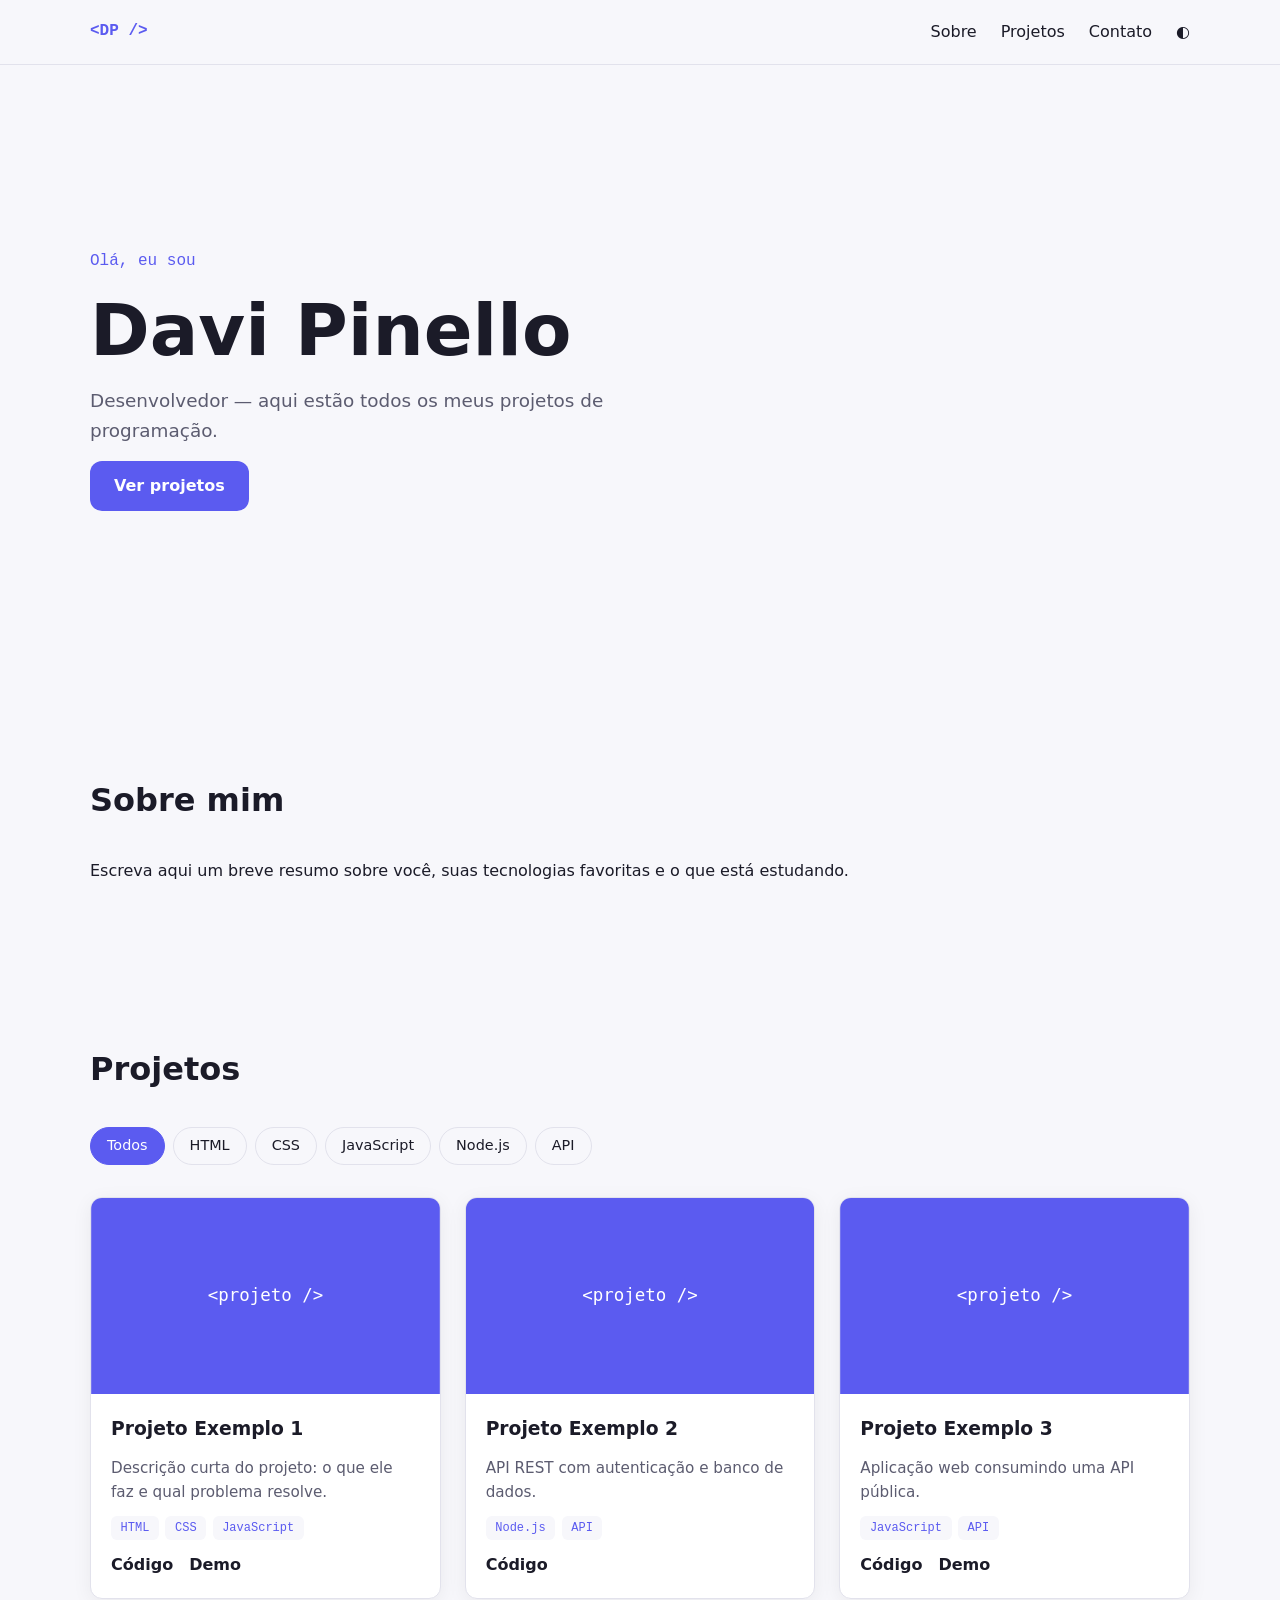
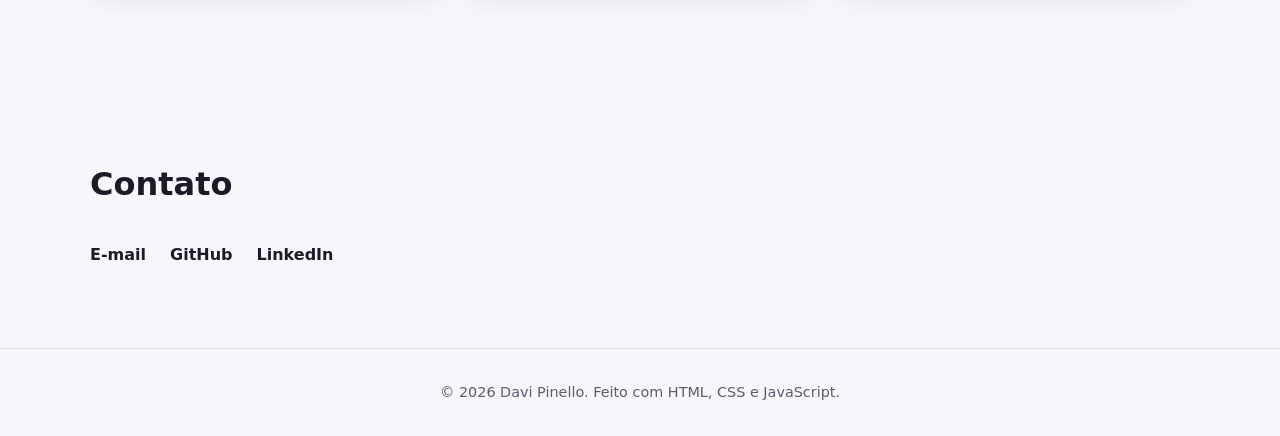
==== index.html @ b997ae11 "first commit" ====
<!DOCTYPE html>
<html lang="pt-BR">
<head>
  <meta charset="UTF-8" />
  <meta name="viewport" content="width=device-width, initial-scale=1.0" />
  <title>Davi Pinello | Portfólio</title>
  <meta name="description" content="Portfólio com meus projetos de programação." />
  <link rel="icon" href="assets/img/favicon.svg" type="image/svg+xml" />
  <link rel="stylesheet" href="assets/css/reset.css" />
  <link rel="stylesheet" href="assets/css/variables.css" />
  <link rel="stylesheet" href="assets/css/style.css" />
  <script src="assets/js/main.js" defer></script>
  <script src="assets/js/projects.js" defer></script>
</head>
<body>
  <header class="header">
    <nav class="nav container">
      <a href="#" class="nav__logo">&lt;DP /&gt;</a>
      <button class="nav__toggle" aria-label="Abrir menu" aria-expanded="false">☰</button>
      <ul class="nav__links">
        <li><a href="#sobre">Sobre</a></li>
        <li><a href="#projetos">Projetos</a></li>
        <li><a href="#contato">Contato</a></li>
        <li><button class="theme-toggle" aria-label="Alternar tema">◐</button></li>
      </ul>
    </nav>
  </header>

  <main>
    <section class="hero container" id="inicio">
      <p class="hero__greeting">Olá, eu sou</p>
      <h1 class="hero__title">Davi Pinello</h1>
      <p class="hero__subtitle">Desenvolvedor — aqui estão todos os meus projetos de programação.</p>
      <a href="#projetos" class="btn">Ver projetos</a>
    </section>

    <section class="section container" id="sobre">
      <h2 class="section__title">Sobre mim</h2>
      <p>Escreva aqui um breve resumo sobre você, suas tecnologias favoritas e o que está estudando.</p>
    </section>

    <section class="section container" id="projetos">
      <h2 class="section__title">Projetos</h2>
      <div class="filters" role="group" aria-label="Filtrar projetos"></div>
      <div class="projects-grid" aria-live="polite">
        <p class="projects-grid__status">Carregando projetos...</p>
      </div>
    </section>

    <section class="section container" id="contato">
      <h2 class="section__title">Contato</h2>
      <ul class="contact">
        <li><a href="mailto:davispinellomoreno@gmail.com">E-mail</a></li>
        <li><a href="https://github.com/SEU-USUARIO" target="_blank" rel="noopener">GitHub</a></li>
        <li><a href="https://linkedin.com/in/SEU-USUARIO" target="_blank" rel="noopener">LinkedIn</a></li>
      </ul>
    </section>
  </main>

  <footer class="footer">
    <p>© <span id="year"></span> Davi Pinello. Feito com HTML, CSS e JavaScript.</p>
  </footer>
</body>
</html>
---- assets/css/variables.css ----
:root {
  --color-bg: #f7f7fb;
  --color-surface: #ffffff;
  --color-text: #1b1b28;
  --color-muted: #5c5c70;
  --color-primary: #5b5bf0;
  --color-border: #e2e2ec;

  --font-base: system-ui, -apple-system, "Segoe UI", Roboto, sans-serif;
  --font-mono: "Fira Code", Consolas, monospace;

  --radius: 12px;
  --shadow: 0 4px 20px rgb(0 0 0 / 0.06);
  --container: 1100px;
  --transition: 0.25s ease;
}

:root[data-theme="dark"] {
  --color-bg: #0f0f17;
  --color-surface: #1a1a26;
  --color-text: #ececf4;
  --color-muted: #a0a0b8;
  --color-primary: #8b8bff;
  --color-border: #2a2a3a;
  --shadow: 0 4px 20px rgb(0 0 0 / 0.4);
}
---- assets/css/style.css ----
body {
  font-family: var(--font-base);
  background: var(--color-bg);
  color: var(--color-text);
  line-height: 1.6;
  transition: background var(--transition), color var(--transition);
}

.container {
  width: min(100% - 2rem, var(--container));
  margin-inline: auto;
}

/* ---------- Header / Nav ---------- */
.header {
  position: sticky;
  top: 0;
  z-index: 10;
  background: var(--color-bg);
  border-bottom: 1px solid var(--color-border);
}

.nav {
  display: flex;
  align-items: center;
  justify-content: space-between;
  height: 64px;
}

.nav__logo {
  font-family: var(--font-mono);
  font-weight: 700;
  color: var(--color-primary);
}

.nav__links {
  display: flex;
  align-items: center;
  gap: 1.5rem;
}

.nav__links a:hover {
  color: var(--color-primary);
}

.nav__toggle {
  display: none;
  font-size: 1.5rem;
}

/* ---------- Hero ---------- */
.hero {
  min-height: 70vh;
  display: flex;
  flex-direction: column;
  justify-content: center;
  gap: 1rem;
}

.hero__greeting {
  font-family: var(--font-mono);
  color: var(--color-primary);
}

.hero__title {
  font-size: clamp(2.5rem, 7vw, 4.5rem);
  line-height: 1.1;
}

.hero__subtitle {
  font-size: 1.15rem;
  color: var(--color-muted);
  max-width: 50ch;
}

.btn {
  align-self: flex-start;
  padding: 0.75rem 1.5rem;
  border-radius: var(--radius);
  background: var(--color-primary);
  color: #fff;
  font-weight: 600;
  transition: transform var(--transition);
}

.btn:hover {
  transform: translateY(-2px);
}

/* ---------- Seções ---------- */
.section {
  padding-block: 5rem;
}

.section__title {
  font-size: 2rem;
  margin-bottom: 2rem;
}

/* ---------- Filtros ---------- */
.filters {
  display: flex;
  flex-wrap: wrap;
  gap: 0.5rem;
  margin-bottom: 2rem;
}

.filter-btn {
  padding: 0.4rem 1rem;
  border: 1px solid var(--color-border);
  border-radius: 999px;
  font-size: 0.9rem;
  transition: all var(--transition);
}

.filter-btn:hover,
.filter-btn.is-active {
  background: var(--color-primary);
  border-color: var(--color-primary);
  color: #fff;
}

/* ---------- Projetos ---------- */
.projects-grid {
  display: grid;
  grid-template-columns: repeat(auto-fill, minmax(min(300px, 100%), 1fr));
  gap: 1.5rem;
}

.projects-grid__status {
  color: var(--color-muted);
}

.project-card {
  display: flex;
  flex-direction: column;
  background: var(--color-surface);
  border: 1px solid var(--color-border);
  border-radius: var(--radius);
  box-shadow: var(--shadow);
  overflow: hidden;
  transition: transform var(--transition);
}

.project-card:hover {
  transform: translateY(-4px);
}

.project-card__image {
  aspect-ratio: 16 / 9;
  object-fit: cover;
  width: 100%;
  background: var(--color-border);
}

.project-card__body {
  display: flex;
  flex-direction: column;
  gap: 0.75rem;
  padding: 1.25rem;
  flex: 1;
}

.project-card__description {
  color: var(--color-muted);
  font-size: 0.95rem;
  flex: 1;
}

.project-card__tags {
  display: flex;
  flex-wrap: wrap;
  gap: 0.4rem;
}

.tag {
  font-family: var(--font-mono);
  font-size: 0.75rem;
  padding: 0.15rem 0.6rem;
  border-radius: 6px;
  background: var(--color-bg);
  color: var(--color-primary);
}

.project-card__links {
  display: flex;
  gap: 1rem;
  font-weight: 600;
}

.project-card__links a:hover {
  color: var(--color-primary);
}

/* ---------- Contato / Rodapé ---------- */
.contact {
  display: flex;
  flex-wrap: wrap;
  gap: 1.5rem;
  font-weight: 600;
}

.contact a:hover {
  color: var(--color-primary);
}

.footer {
  padding-block: 2rem;
  text-align: center;
  color: var(--color-muted);
  border-top: 1px solid var(--color-border);
  font-size: 0.9rem;
}

/* ---------- Responsivo ---------- */
@media (max-width: 720px) {
  .nav__toggle {
    display: block;
  }

  .nav__links {
    display: none;
    position: absolute;
    top: 64px;
    left: 0;
    right: 0;
    flex-direction: column;
    padding: 1.5rem;
    background: var(--color-bg);
    border-bottom: 1px solid var(--color-border);
  }

  .nav__links.is-open {
    display: flex;
  }
}
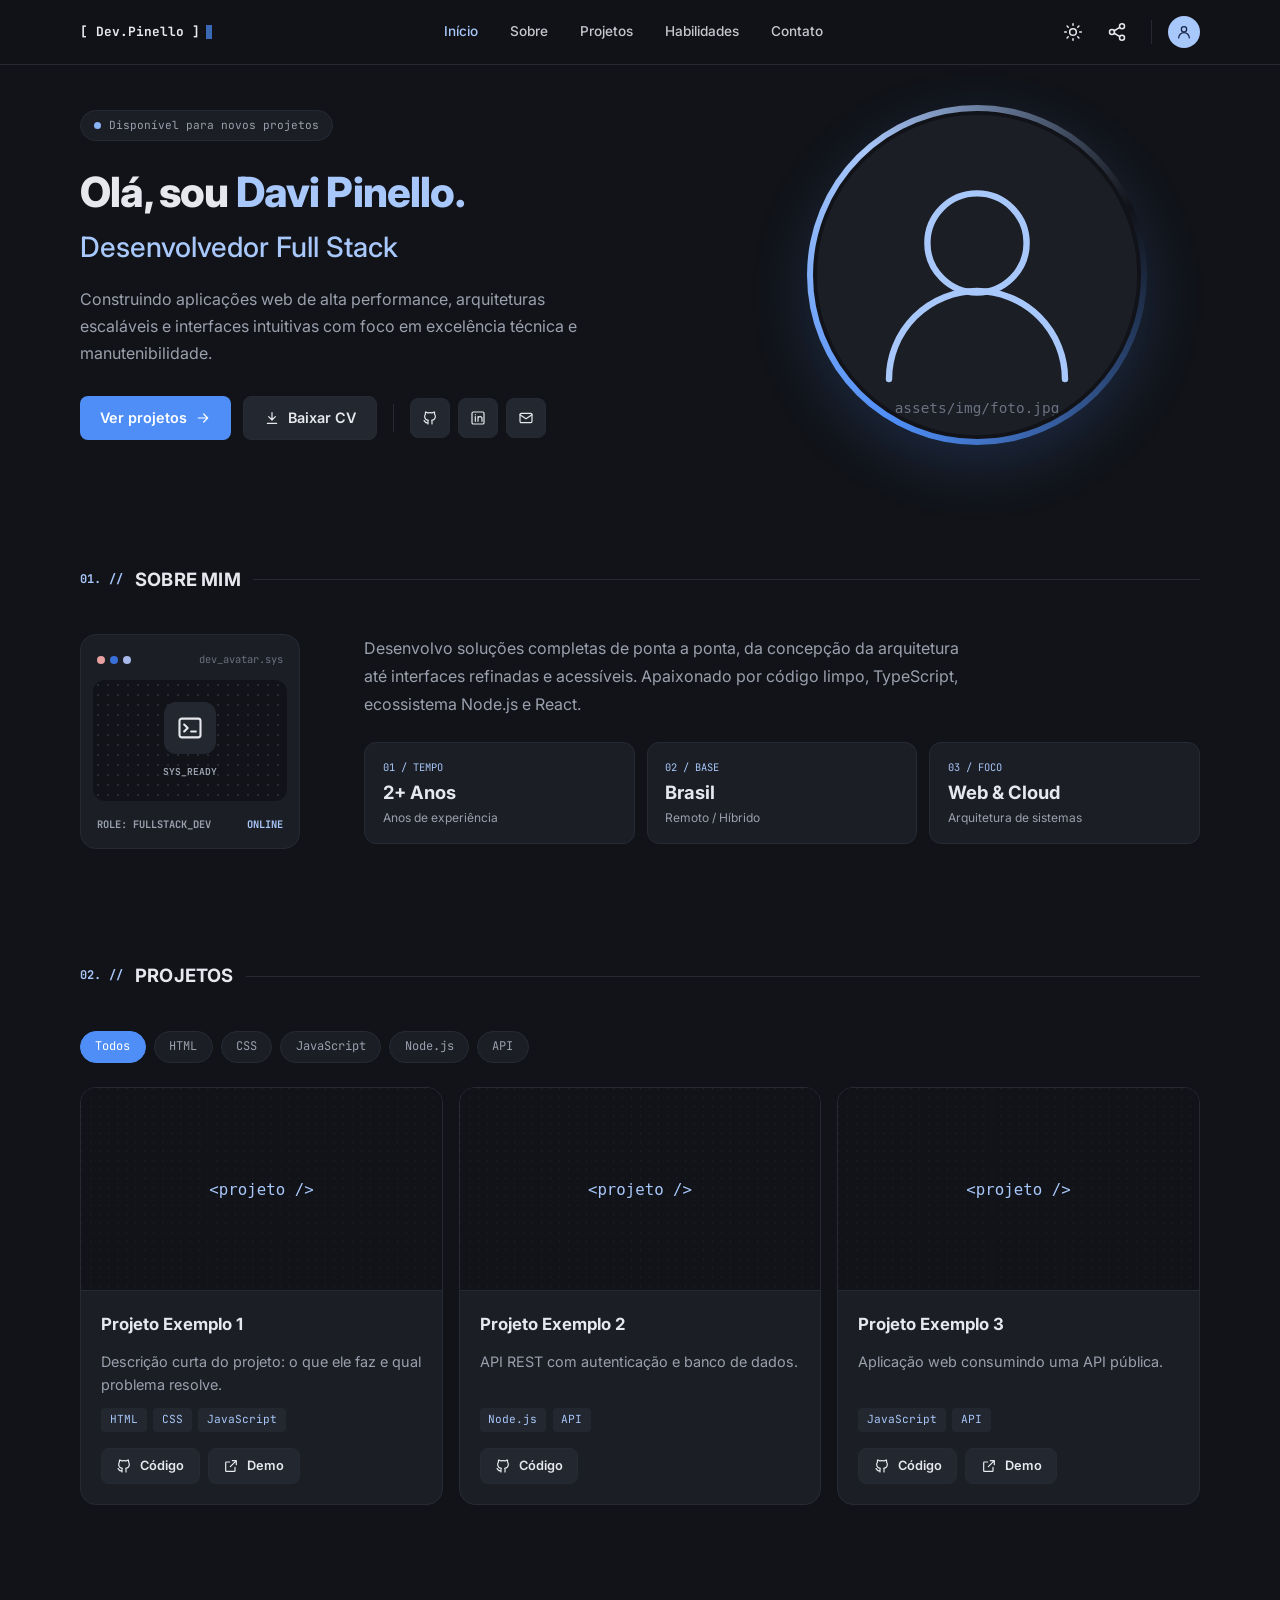
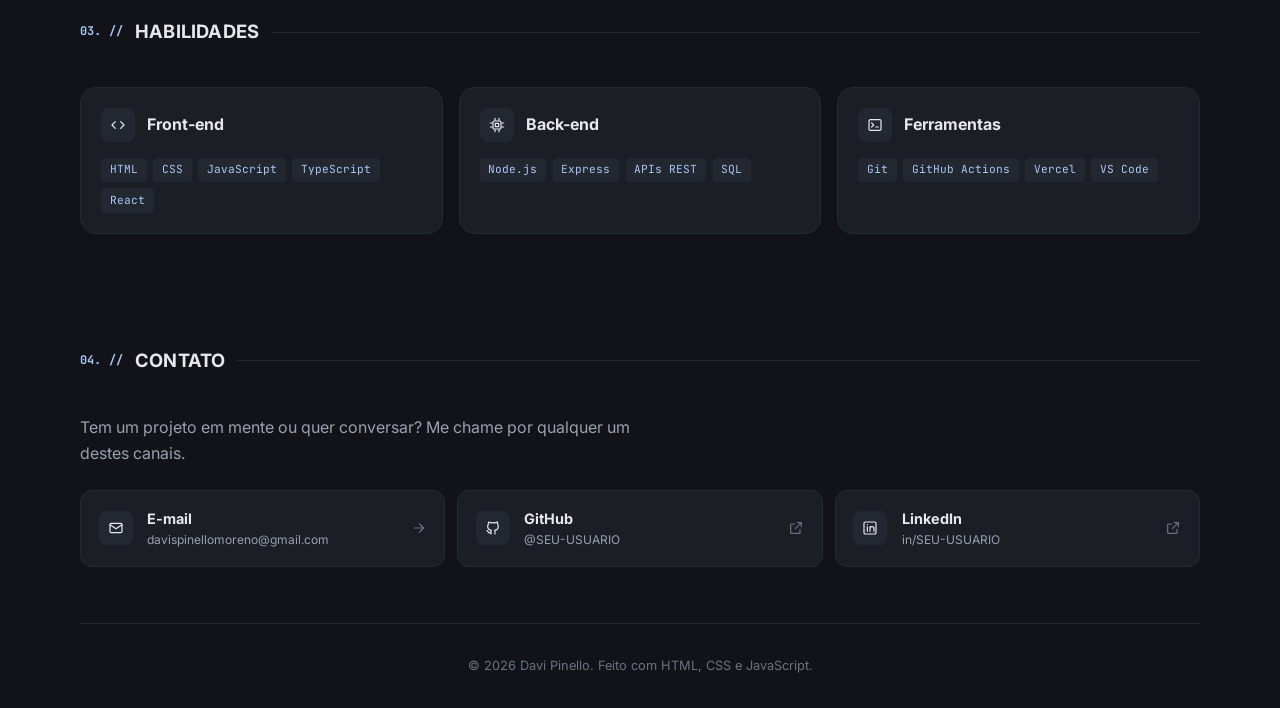
==== commit e923d870: "Atualizações do projeto do protfolio" ====
--- a/index.html
+++ b/index.html
@@ -1,11 +1,14 @@
 <!DOCTYPE html>
-<html lang="pt-BR">
+<html lang="pt-BR" data-theme="dark">
 <head>
   <meta charset="UTF-8" />
   <meta name="viewport" content="width=device-width, initial-scale=1.0" />
   <title>Davi Pinello | Portfólio</title>
-  <meta name="description" content="Portfólio com meus projetos de programação." />
+  <meta name="description" content="Portfólio de Davi Pinello — desenvolvedor Full Stack." />
   <link rel="icon" href="assets/img/favicon.svg" type="image/svg+xml" />
+  <link rel="preconnect" href="https://fonts.googleapis.com" />
+  <link rel="preconnect" href="https://fonts.gstatic.com" crossorigin />
+  <link rel="stylesheet" href="https://fonts.googleapis.com/css2?family=Inter:wght@400;500;600;700;800&family=JetBrains+Mono:wght@400;500;700&display=swap" />
   <link rel="stylesheet" href="assets/css/reset.css" />
   <link rel="stylesheet" href="assets/css/variables.css" />
   <link rel="stylesheet" href="assets/css/style.css" />
@@ -13,52 +16,292 @@
   <script src="assets/js/projects.js" defer></script>
 </head>
 <body>
+  <!-- Ícones (sprite SVG reutilizável) -->
+  <svg width="0" height="0" style="position:absolute" aria-hidden="true">
+    <defs>
+      <symbol id="i-terminal" viewBox="0 0 24 24"><rect x="3" y="4" width="18" height="16" rx="2"/><path d="m7 9 3 3-3 3M13 15h4"/></symbol>
+      <symbol id="i-share" viewBox="0 0 24 24"><circle cx="18" cy="5" r="3"/><circle cx="6" cy="12" r="3"/><circle cx="18" cy="19" r="3"/><path d="m8.6 13.5 6.8 4M15.4 6.5l-6.8 4"/></symbol>
+      <symbol id="i-user" viewBox="0 0 24 24"><circle cx="12" cy="8" r="4"/><path d="M4 21a8 8 0 0 1 16 0"/></symbol>
+      <symbol id="i-user-circle" viewBox="0 0 24 24"><circle cx="12" cy="12" r="10"/><circle cx="12" cy="10" r="3"/><path d="M6.2 18.7a7 7 0 0 1 11.6 0"/></symbol>
+      <symbol id="i-code" viewBox="0 0 24 24"><path d="m8 7-5 5 5 5M16 7l5 5-5 5"/></symbol>
+      <symbol id="i-arrow-right" viewBox="0 0 24 24"><path d="M5 12h14M13 6l6 6-6 6"/></symbol>
+      <symbol id="i-arrow-down" viewBox="0 0 24 24"><path d="M12 5v14M6 13l6 6 6-6"/></symbol>
+      <symbol id="i-download" viewBox="0 0 24 24"><path d="M12 4v11M7 10l5 5 5-5M5 20h14"/></symbol>
+      <symbol id="i-file" viewBox="0 0 24 24"><path d="M14 3H7a2 2 0 0 0-2 2v14a2 2 0 0 0 2 2h10a2 2 0 0 0 2-2V8z"/><path d="M14 3v5h5M9 13h6M9 17h6"/></symbol>
+      <symbol id="i-menu" viewBox="0 0 24 24"><path d="M4 6h16M4 12h16M4 18h16"/></symbol>
+      <symbol id="i-close" viewBox="0 0 24 24"><path d="M6 6l12 12M18 6 6 18"/></symbol>
+      <symbol id="i-home" viewBox="0 0 24 24"><path d="M3 10.5 12 3l9 7.5V20a1 1 0 0 1-1 1h-5v-6H9v6H4a1 1 0 0 1-1-1z"/></symbol>
+      <symbol id="i-box" viewBox="0 0 24 24"><path d="M21 8 12 3 3 8v8l9 5 9-5z"/><path d="m3 8 9 5 9-5M12 13v8"/></symbol>
+      <symbol id="i-cpu" viewBox="0 0 24 24"><rect x="6" y="6" width="12" height="12" rx="2"/><rect x="9.5" y="9.5" width="5" height="5"/><path d="M9 2v3M15 2v3M9 19v3M15 19v3M2 9h3M2 15h3M19 9h3M19 15h3"/></symbol>
+      <symbol id="i-mail" viewBox="0 0 24 24"><rect x="3" y="5" width="18" height="14" rx="2"/><path d="m3 7 9 6 9-6"/></symbol>
+      <symbol id="i-clock" viewBox="0 0 24 24"><circle cx="12" cy="12" r="9"/><path d="M12 7v5l3 2"/></symbol>
+      <symbol id="i-pin" viewBox="0 0 24 24"><path d="M12 21s-7-6.2-7-11a7 7 0 0 1 14 0c0 4.8-7 11-7 11z"/><circle cx="12" cy="10" r="2.5"/></symbol>
+      <symbol id="i-cloud" viewBox="0 0 24 24"><path d="M7 18a4.5 4.5 0 0 1-.6-9A6 6 0 0 1 18 9.5a4 4 0 0 1-.5 8.5z"/></symbol>
+      <symbol id="i-sun" viewBox="0 0 24 24"><circle cx="12" cy="12" r="4"/><path d="M12 2v2M12 20v2M4.9 4.9l1.4 1.4M17.7 17.7l1.4 1.4M2 12h2M20 12h2M4.9 19.1l1.4-1.4M17.7 6.3l1.4-1.4"/></symbol>
+      <symbol id="i-github" viewBox="0 0 24 24"><path d="M9 19c-4.3 1.4-4.3-2.5-6-3m12 5v-3.5c0-1 .1-1.4-.5-2 2.8-.3 5.5-1.4 5.5-6a4.6 4.6 0 0 0-1.3-3.2 4.2 4.2 0 0 0-.1-3.2s-1.1-.3-3.5 1.3a12 12 0 0 0-6.2 0C6.5 2.8 5.4 3.1 5.4 3.1a4.2 4.2 0 0 0-.1 3.2A4.6 4.6 0 0 0 4 9.5c0 4.6 2.7 5.7 5.5 6-.6.6-.6 1.2-.5 2V21"/></symbol>
+      <symbol id="i-linkedin" viewBox="0 0 24 24"><rect x="3" y="3" width="18" height="18" rx="2"/><path d="M8 10v7M8 7v.01M12 17v-7M12 13a3 3 0 0 1 6 0v4"/></symbol>
+      <symbol id="i-external" viewBox="0 0 24 24"><path d="M14 4h6v6M20 4l-9 9M18 14v5a1 1 0 0 1-1 1H5a1 1 0 0 1-1-1V7a1 1 0 0 1 1-1h5"/></symbol>
+    </defs>
+  </svg>
+
+  <!-- ================= HEADER ================= -->
   <header class="header">
-    <nav class="nav container">
-      <a href="#" class="nav__logo">&lt;DP /&gt;</a>
-      <button class="nav__toggle" aria-label="Abrir menu" aria-expanded="false">☰</button>
+    <nav class="nav container" aria-label="Principal">
+      <button class="icon-btn nav__toggle" aria-label="Abrir menu" aria-expanded="false" aria-controls="mobile-menu">
+        <svg class="icon"><use href="#i-menu"/></svg>
+      </button>
+
+      <a href="#inicio" class="nav__logo">[ Dev.Pinello ]<span class="nav__cursor" aria-hidden="true"></span></a>
+
       <ul class="nav__links">
+        <li><a href="#inicio" data-section="inicio">Início</a></li>
+        <li><a href="#sobre" data-section="sobre">Sobre</a></li>
+        <li><a href="#projetos" data-section="projetos">Projetos</a></li>
+        <li><a href="#habilidades" data-section="habilidades">Habilidades</a></li>
+        <li><a href="#contato" data-section="contato">Contato</a></li>
+      </ul>
+
+      <div class="nav__actions">
+        <button class="icon-btn icon-btn--ghost theme-toggle" aria-label="Alternar tema" title="Alternar tema">
+          <svg class="icon"><use href="#i-sun"/></svg>
+        </button>
+        <button class="icon-btn icon-btn--ghost share-btn" aria-label="Compartilhar" title="Compartilhar">
+          <svg class="icon"><use href="#i-share"/></svg>
+        </button>
+        <span class="nav__divider" aria-hidden="true"></span>
+        <span class="nav__version">Portfólio<strong>v1.0.0</strong></span>
+        <a href="#contato" class="avatar-btn" aria-label="Contato">
+          <svg class="icon"><use href="#i-user"/></svg>
+        </a>
+      </div>
+    </nav>
+
+    <!-- Menu lateral (mobile) -->
+    <div class="mobile-menu" id="mobile-menu" hidden>
+      <ul>
+        <li><a href="#inicio">Início</a></li>
         <li><a href="#sobre">Sobre</a></li>
         <li><a href="#projetos">Projetos</a></li>
+        <li><a href="#habilidades">Habilidades</a></li>
         <li><a href="#contato">Contato</a></li>
-        <li><button class="theme-toggle" aria-label="Alternar tema">◐</button></li>
       </ul>
-    </nav>
+      <div class="mobile-menu__actions">
+        <button class="btn btn--secondary theme-toggle">
+          <svg class="icon"><use href="#i-sun"/></svg> Alternar tema
+        </button>
+        <button class="btn btn--secondary share-btn">
+          <svg class="icon"><use href="#i-share"/></svg> Compartilhar
+        </button>
+      </div>
+    </div>
   </header>
 
   <main>
+    <!-- ================= HERO ================= -->
     <section class="hero container" id="inicio">
-      <p class="hero__greeting">Olá, eu sou</p>
-      <h1 class="hero__title">Davi Pinello</h1>
-      <p class="hero__subtitle">Desenvolvedor — aqui estão todos os meus projetos de programação.</p>
-      <a href="#projetos" class="btn">Ver projetos</a>
-    </section>
-
+      <div class="hero__content">
+        <span class="badge"><span class="badge__dot"></span>Disponível para novos projetos</span>
+
+        <h1 class="hero__title">Olá, sou <span class="text-accent">Davi Pinello.</span></h1>
+        <p class="hero__role">Desenvolvedor Full Stack</p>
+        <p class="hero__description">
+          Construindo aplicações web de alta performance, arquiteturas escaláveis e
+          interfaces intuitivas com foco em excelência técnica e manutenibilidade.
+        </p>
+
+        <div class="hero__actions">
+          <a href="#projetos" class="btn btn--primary">
+            Ver projetos
+            <svg class="icon icon--sm only-desktop"><use href="#i-arrow-right"/></svg>
+            <svg class="icon icon--sm only-mobile"><use href="#i-arrow-down"/></svg>
+          </a>
+          <a href="assets/cv.pdf" class="btn btn--secondary" download>
+            <svg class="icon icon--sm"><use href="#i-download"/></svg>
+            Baixar CV
+          </a>
+
+          <span class="hero__divider" aria-hidden="true"></span>
+
+          <div class="social">
+            <a href="https://github.com/SEU-USUARIO" class="icon-btn" target="_blank" rel="noopener" aria-label="GitHub">
+              <svg class="icon icon--sm"><use href="#i-github"/></svg>
+            </a>
+            <a href="https://linkedin.com/in/SEU-USUARIO" class="icon-btn" target="_blank" rel="noopener" aria-label="LinkedIn">
+              <svg class="icon icon--sm"><use href="#i-linkedin"/></svg>
+            </a>
+            <a href="mailto:davispinellomoreno@gmail.com" class="icon-btn" aria-label="E-mail">
+              <svg class="icon icon--sm"><use href="#i-mail"/></svg>
+            </a>
+          </div>
+        </div>
+      </div>
+
+      <!-- Sua foto: coloque o arquivo em assets/img/foto.jpg -->
+      <div class="hero__photo">
+        <div class="photo-frame">
+          <img src="assets/img/foto.jpg" alt="Foto de Davi Pinello" width="360" height="360"
+               onerror="this.onerror=null;this.src='assets/img/foto-placeholder.svg'" />
+        </div>
+      </div>
+    </section>
+
+    <!-- ================= SOBRE ================= -->
     <section class="section container" id="sobre">
-      <h2 class="section__title">Sobre mim</h2>
-      <p>Escreva aqui um breve resumo sobre você, suas tecnologias favoritas e o que está estudando.</p>
-    </section>
-
+      <h2 class="section__title"><span class="section__index">01. //</span> Sobre mim</h2>
+
+      <div class="about">
+        <!-- Card "terminal" (desktop) / avatar circular (mobile) -->
+        <div class="terminal-card">
+          <div class="terminal-card__bar">
+            <span class="dots"><i></i><i></i><i></i></span>
+            <span class="terminal-card__file">dev_avatar.sys</span>
+          </div>
+          <div class="terminal-card__screen">
+            <div class="terminal-card__icon">
+              <svg class="icon icon--lg"><use href="#i-terminal"/></svg>
+            </div>
+            <span class="terminal-card__status">SYS_READY</span>
+          </div>
+          <div class="terminal-card__footer">
+            <span>ROLE: FULLSTACK_DEV</span>
+            <span class="text-accent">ONLINE</span>
+          </div>
+        </div>
+
+        <div class="about-avatar" aria-hidden="true">
+          <svg class="icon icon--xl"><use href="#i-user-circle"/></svg>
+          <img src="assets/img/foto.jpg" alt="" onerror="this.remove()" />
+          <span class="about-avatar__badge"><svg class="icon icon--xs"><use href="#i-terminal"/></svg></span>
+        </div>
+
+        <div class="about__content">
+          <p class="about__text">
+            Desenvolvo soluções completas de ponta a ponta, da concepção da arquitetura
+            até interfaces refinadas e acessíveis. Apaixonado por código limpo,
+            TypeScript, ecossistema Node.js e React.
+          </p>
+
+          <ul class="stats">
+            <li class="stat">
+              <span class="stat__icon"><svg class="icon icon--sm"><use href="#i-clock"/></svg></span>
+              <div class="stat__body">
+                <span class="stat__label">01 / Tempo</span>
+                <strong class="stat__value">2+ Anos</strong>
+                <span class="stat__desc">Anos de experiência</span>
+              </div>
+              <span class="stat__tag">Dev</span>
+            </li>
+            <li class="stat">
+              <span class="stat__icon"><svg class="icon icon--sm"><use href="#i-pin"/></svg></span>
+              <div class="stat__body">
+                <span class="stat__label">02 / Base</span>
+                <strong class="stat__value">Brasil</strong>
+                <span class="stat__desc">Remoto / Híbrido</span>
+              </div>
+              <span class="stat__tag">GMT-3</span>
+            </li>
+            <li class="stat">
+              <span class="stat__icon"><svg class="icon icon--sm"><use href="#i-cloud"/></svg></span>
+              <div class="stat__body">
+                <span class="stat__label">03 / Foco</span>
+                <strong class="stat__value">Web &amp; Cloud</strong>
+                <span class="stat__desc">Arquitetura de sistemas</span>
+              </div>
+              <span class="stat__tag">Full Stack</span>
+            </li>
+          </ul>
+        </div>
+      </div>
+    </section>
+
+    <!-- ================= PROJETOS ================= -->
     <section class="section container" id="projetos">
-      <h2 class="section__title">Projetos</h2>
+      <h2 class="section__title"><span class="section__index">02. //</span> Projetos</h2>
       <div class="filters" role="group" aria-label="Filtrar projetos"></div>
       <div class="projects-grid" aria-live="polite">
         <p class="projects-grid__status">Carregando projetos...</p>
       </div>
     </section>
 
+    <!-- ================= HABILIDADES ================= -->
+    <section class="section container" id="habilidades">
+      <h2 class="section__title"><span class="section__index">03. //</span> Habilidades</h2>
+
+      <div class="skills">
+        <article class="skill-card">
+          <header class="skill-card__header">
+            <span class="stat__icon"><svg class="icon icon--sm"><use href="#i-code"/></svg></span>
+            <h3>Front-end</h3>
+          </header>
+          <ul class="chips">
+            <li>HTML</li><li>CSS</li><li>JavaScript</li><li>TypeScript</li><li>React</li>
+          </ul>
+        </article>
+        <article class="skill-card">
+          <header class="skill-card__header">
+            <span class="stat__icon"><svg class="icon icon--sm"><use href="#i-cpu"/></svg></span>
+            <h3>Back-end</h3>
+          </header>
+          <ul class="chips">
+            <li>Node.js</li><li>Express</li><li>APIs REST</li><li>SQL</li>
+          </ul>
+        </article>
+        <article class="skill-card">
+          <header class="skill-card__header">
+            <span class="stat__icon"><svg class="icon icon--sm"><use href="#i-terminal"/></svg></span>
+            <h3>Ferramentas</h3>
+          </header>
+          <ul class="chips">
+            <li>Git</li><li>GitHub Actions</li><li>Vercel</li><li>VS Code</li>
+          </ul>
+        </article>
+      </div>
+    </section>
+
+    <!-- ================= CONTATO ================= -->
     <section class="section container" id="contato">
-      <h2 class="section__title">Contato</h2>
+      <h2 class="section__title"><span class="section__index">04. //</span> Contato</h2>
+      <p class="contact__intro">Tem um projeto em mente ou quer conversar? Me chame por qualquer um destes canais.</p>
+
       <ul class="contact">
-        <li><a href="mailto:davispinellomoreno@gmail.com">E-mail</a></li>
-        <li><a href="https://github.com/SEU-USUARIO" target="_blank" rel="noopener">GitHub</a></li>
-        <li><a href="https://linkedin.com/in/SEU-USUARIO" target="_blank" rel="noopener">LinkedIn</a></li>
+        <li>
+          <a class="contact-card" href="mailto:davispinellomoreno@gmail.com">
+            <span class="stat__icon"><svg class="icon icon--sm"><use href="#i-mail"/></svg></span>
+            <span class="contact-card__body"><strong>E-mail</strong><span>davispinellomoreno@gmail.com</span></span>
+            <svg class="icon icon--sm contact-card__arrow"><use href="#i-arrow-right"/></svg>
+          </a>
+        </li>
+        <li>
+          <a class="contact-card" href="https://github.com/SEU-USUARIO" target="_blank" rel="noopener">
+            <span class="stat__icon"><svg class="icon icon--sm"><use href="#i-github"/></svg></span>
+            <span class="contact-card__body"><strong>GitHub</strong><span>@SEU-USUARIO</span></span>
+            <svg class="icon icon--sm contact-card__arrow"><use href="#i-external"/></svg>
+          </a>
+        </li>
+        <li>
+          <a class="contact-card" href="https://linkedin.com/in/SEU-USUARIO" target="_blank" rel="noopener">
+            <span class="stat__icon"><svg class="icon icon--sm"><use href="#i-linkedin"/></svg></span>
+            <span class="contact-card__body"><strong>LinkedIn</strong><span>in/SEU-USUARIO</span></span>
+            <svg class="icon icon--sm contact-card__arrow"><use href="#i-external"/></svg>
+          </a>
+        </li>
       </ul>
     </section>
   </main>
 
-  <footer class="footer">
+  <footer class="footer container">
     <p>© <span id="year"></span> Davi Pinello. Feito com HTML, CSS e JavaScript.</p>
   </footer>
+
+  <!-- ================= TAB BAR (mobile) ================= -->
+  <nav class="tabbar" aria-label="Navegação rápida">
+    <a href="#inicio" data-section="inicio"><svg class="icon"><use href="#i-home"/></svg>Início</a>
+    <a href="#sobre" data-section="sobre"><svg class="icon"><use href="#i-terminal"/></svg>Sobre</a>
+    <a href="#projetos" data-section="projetos"><svg class="icon"><use href="#i-box"/></svg>Projetos</a>
+    <a href="#habilidades" data-section="habilidades"><svg class="icon"><use href="#i-cpu"/></svg>Habilidades</a>
+    <a href="#contato" data-section="contato"><svg class="icon"><use href="#i-mail"/></svg>Contato</a>
+  </nav>
+
+  <div class="toast" role="status" aria-live="polite"></div>
 </body>
 </html>
--- a/assets/css/variables.css
+++ b/assets/css/variables.css
@@ -1,26 +1,43 @@
 :root {
-  --color-bg: #f7f7fb;
-  --color-surface: #ffffff;
-  --color-text: #1b1b28;
-  --color-muted: #5c5c70;
-  --color-primary: #5b5bf0;
-  --color-border: #e2e2ec;
+  --color-bg: #111318;
+  --color-bg-elevated: #15181e;
+  --color-surface: #1b1e25;
+  --color-surface-2: #23272f;
+  --color-text: #e6e8ee;
+  --color-muted: #9aa0ad;
+  --color-subtle: #6b7180;
+  --color-primary: #4f8ef7;
+  --color-primary-hover: #6aa0f9;
+  --color-accent: #a8c7fa;
+  --color-on-primary: #ffffff;
+  --color-border: #262a33;
+  --color-success: #8ab4f8;
 
-  --font-base: system-ui, -apple-system, "Segoe UI", Roboto, sans-serif;
-  --font-mono: "Fira Code", Consolas, monospace;
+  --font-base: "Inter", system-ui, -apple-system, "Segoe UI", Roboto, sans-serif;
+  --font-mono: "JetBrains Mono", "Fira Code", Consolas, monospace;
 
+  --radius-sm: 8px;
   --radius: 12px;
-  --shadow: 0 4px 20px rgb(0 0 0 / 0.06);
-  --container: 1100px;
-  --transition: 0.25s ease;
+  --radius-lg: 16px;
+  --shadow: 0 8px 30px rgb(0 0 0 / 0.35);
+  --container: 1120px;
+  --header-h: 64px;
+  --tabbar-h: 64px;
+  --transition: 0.2s ease;
 }
 
-:root[data-theme="dark"] {
-  --color-bg: #0f0f17;
-  --color-surface: #1a1a26;
-  --color-text: #ececf4;
-  --color-muted: #a0a0b8;
-  --color-primary: #8b8bff;
-  --color-border: #2a2a3a;
-  --shadow: 0 4px 20px rgb(0 0 0 / 0.4);
+:root[data-theme="light"] {
+  --color-bg: #f6f7fb;
+  --color-bg-elevated: #ffffff;
+  --color-surface: #ffffff;
+  --color-surface-2: #eef0f5;
+  --color-text: #161922;
+  --color-muted: #5a6070;
+  --color-subtle: #868c99;
+  --color-primary: #2f6fe4;
+  --color-primary-hover: #245ccc;
+  --color-accent: #2f6fe4;
+  --color-border: #e1e4ec;
+  --color-success: #2f6fe4;
+  --shadow: 0 8px 30px rgb(0 0 0 / 0.08);
 }
--- a/assets/css/style.css
+++ b/assets/css/style.css
@@ -3,98 +3,498 @@
   background: var(--color-bg);
   color: var(--color-text);
   line-height: 1.6;
+  -webkit-font-smoothing: antialiased;
   transition: background var(--transition), color var(--transition);
+}
+
+html {
+  scroll-padding-top: calc(var(--header-h) + 16px);
 }
 
 .container {
   width: min(100% - 2rem, var(--container));
   margin-inline: auto;
 }
+
+.text-accent {
+  color: var(--color-accent);
+}
+
+:focus-visible {
+  outline: 2px solid var(--color-primary);
+  outline-offset: 2px;
+}
+
+/* ---------- Ícones ---------- */
+.icon {
+  width: 20px;
+  height: 20px;
+  fill: none;
+  stroke: currentColor;
+  stroke-width: 1.8;
+  stroke-linecap: round;
+  stroke-linejoin: round;
+  flex-shrink: 0;
+}
+
+.icon--xs { width: 12px; height: 12px; }
+.icon--sm { width: 16px; height: 16px; }
+.icon--lg { width: 28px; height: 28px; }
+.icon--xl { width: 40px; height: 40px; stroke-width: 1.4; }
+
+.only-mobile { display: none; }
+
+/* ---------- Botões ---------- */
+.btn {
+  display: inline-flex;
+  align-items: center;
+  justify-content: center;
+  gap: 0.5rem;
+  height: 44px;
+  padding: 0 1.25rem;
+  border-radius: var(--radius-sm);
+  font-size: 0.9rem;
+  font-weight: 600;
+  transition: background var(--transition), transform var(--transition), border-color var(--transition);
+}
+
+.btn:hover { transform: translateY(-1px); }
+
+.btn--primary {
+  background: var(--color-primary);
+  color: var(--color-on-primary);
+}
+
+.btn--primary:hover { background: var(--color-primary-hover); }
+
+.btn--secondary {
+  background: var(--color-surface-2);
+  border: 1px solid var(--color-border);
+  color: var(--color-text);
+}
+
+.btn--secondary:hover { border-color: var(--color-subtle); }
+
+.icon-btn {
+  display: inline-grid;
+  place-items: center;
+  width: 36px;
+  height: 36px;
+  border-radius: var(--radius-sm);
+  background: var(--color-surface-2);
+  border: 1px solid var(--color-border);
+  color: var(--color-text);
+  transition: border-color var(--transition), color var(--transition), background var(--transition);
+}
+
+.icon-btn:hover {
+  border-color: var(--color-subtle);
+  color: var(--color-accent);
+}
+
+.icon-btn--ghost {
+  background: none;
+  border-color: transparent;
+}
+
+.avatar-btn {
+  display: grid;
+  place-items: center;
+  width: 32px;
+  height: 32px;
+  border-radius: 50%;
+  background: var(--color-accent);
+  color: #10213f;
+}
+
+.avatar-btn .icon { width: 16px; height: 16px; }
 
 /* ---------- Header / Nav ---------- */
 .header {
   position: sticky;
   top: 0;
-  z-index: 10;
-  background: var(--color-bg);
+  z-index: 20;
+  background: color-mix(in srgb, var(--color-bg) 85%, transparent);
+  backdrop-filter: blur(10px);
   border-bottom: 1px solid var(--color-border);
 }
 
 .nav {
   display: flex;
   align-items: center;
-  justify-content: space-between;
-  height: 64px;
-}
+  gap: 1rem;
+  height: var(--header-h);
+}
+
+.nav__toggle { display: none; }
 
 .nav__logo {
+  display: inline-flex;
+  align-items: center;
+  gap: 6px;
   font-family: var(--font-mono);
+  font-size: 0.8rem;
   font-weight: 700;
-  color: var(--color-primary);
-}
+  white-space: nowrap;
+}
+
+.nav__cursor {
+  width: 6px;
+  height: 14px;
+  background: var(--color-primary);
+  opacity: 0.7;
+  animation: blink 1.1s steps(1) infinite;
+}
+
+@keyframes blink { 50% { opacity: 0; } }
 
 .nav__links {
   display: flex;
   align-items: center;
-  gap: 1.5rem;
-}
-
-.nav__links a:hover {
-  color: var(--color-primary);
-}
-
-.nav__toggle {
-  display: none;
-  font-size: 1.5rem;
+  gap: 2rem;
+  margin-inline: auto;
+  font-size: 0.85rem;
+  font-weight: 500;
+}
+
+.nav__links a {
+  color: var(--color-text);
+  opacity: 0.85;
+  transition: color var(--transition), opacity var(--transition);
+}
+
+.nav__links a:hover,
+.nav__links a.is-active {
+  color: var(--color-accent);
+  opacity: 1;
+}
+
+.nav__actions {
+  display: flex;
+  align-items: center;
+  gap: 0.5rem;
+}
+
+.nav__divider {
+  width: 1px;
+  height: 24px;
+  margin-inline: 0.5rem;
+  background: var(--color-border);
+}
+
+.nav__version { display: none; }
+
+.mobile-menu {
+  border-top: 1px solid var(--color-border);
+  background: var(--color-bg-elevated);
+  padding: 1rem;
+}
+
+.mobile-menu ul {
+  display: flex;
+  flex-direction: column;
+}
+
+.mobile-menu ul a {
+  display: block;
+  padding: 0.75rem 0.25rem;
+  font-weight: 500;
+  border-bottom: 1px solid var(--color-border);
+}
+
+.mobile-menu__actions {
+  display: grid;
+  grid-template-columns: 1fr 1fr;
+  gap: 0.5rem;
+  margin-top: 1rem;
 }
 
 /* ---------- Hero ---------- */
 .hero {
-  min-height: 70vh;
+  display: grid;
+  grid-template-columns: 1.4fr 1fr;
+  align-items: center;
+  gap: 3rem;
+  padding-block: 2.5rem 4rem;
+}
+
+.hero__content {
   display: flex;
   flex-direction: column;
+  align-items: flex-start;
+}
+
+.badge {
+  display: inline-flex;
+  align-items: center;
+  gap: 0.5rem;
+  padding: 0.35rem 0.8rem;
+  border-radius: 999px;
+  background: var(--color-surface);
+  border: 1px solid var(--color-border);
+  font-family: var(--font-mono);
+  font-size: 0.7rem;
+  color: var(--color-muted);
+  margin-bottom: 1.75rem;
+}
+
+.badge__dot {
+  width: 7px;
+  height: 7px;
+  border-radius: 50%;
+  background: var(--color-success);
+  box-shadow: 0 0 0 0 var(--color-success);
+  animation: pulse 2s infinite;
+}
+
+@keyframes pulse {
+  0% { box-shadow: 0 0 0 0 color-mix(in srgb, var(--color-success) 60%, transparent); }
+  70% { box-shadow: 0 0 0 6px transparent; }
+  100% { box-shadow: 0 0 0 0 transparent; }
+}
+
+.hero__title {
+  font-size: clamp(2rem, 4.5vw, 2.6rem);
+  font-weight: 800;
+  line-height: 1.15;
+  letter-spacing: -0.02em;
+}
+
+.hero__role {
+  margin-top: 0.5rem;
+  font-size: clamp(1.15rem, 2.8vw, 1.75rem);
+  font-weight: 500;
+  color: var(--color-accent);
+}
+
+.hero__description {
+  margin-top: 1rem;
+  max-width: 54ch;
+  color: var(--color-muted);
+  font-size: 1rem;
+  line-height: 1.7;
+}
+
+.hero__actions {
+  display: flex;
+  flex-wrap: wrap;
+  align-items: center;
+  gap: 0.75rem;
+  margin-top: 1.75rem;
+}
+
+.hero__divider {
+  width: 1px;
+  height: 28px;
+  margin-inline: 0.25rem;
+  background: var(--color-border);
+}
+
+.social {
+  display: flex;
+  gap: 0.5rem;
+}
+
+.social .icon-btn {
+  width: 40px;
+  height: 40px;
+}
+
+.hero__photo {
+  display: flex;
   justify-content: center;
-  gap: 1rem;
-}
-
-.hero__greeting {
-  font-family: var(--font-mono);
-  color: var(--color-primary);
-}
-
-.hero__title {
-  font-size: clamp(2.5rem, 7vw, 4.5rem);
-  line-height: 1.1;
-}
-
-.hero__subtitle {
-  font-size: 1.15rem;
-  color: var(--color-muted);
-  max-width: 50ch;
-}
-
-.btn {
-  align-self: flex-start;
-  padding: 0.75rem 1.5rem;
-  border-radius: var(--radius);
-  background: var(--color-primary);
-  color: #fff;
-  font-weight: 600;
-  transition: transform var(--transition);
-}
-
-.btn:hover {
-  transform: translateY(-2px);
+}
+
+.photo-frame {
+  position: relative;
+  width: min(100%, 340px);
+  aspect-ratio: 1;
+  border-radius: 50%;
+  padding: 6px;
+  background: conic-gradient(from 210deg, var(--color-primary), var(--color-accent), transparent 60%, var(--color-primary));
+  box-shadow: 0 20px 60px color-mix(in srgb, var(--color-primary) 18%, transparent);
+}
+
+.photo-frame img {
+  width: 100%;
+  height: 100%;
+  border-radius: 50%;
+  object-fit: cover;
+  background: var(--color-surface);
+  border: 4px solid var(--color-bg);
 }
 
 /* ---------- Seções ---------- */
 .section {
-  padding-block: 5rem;
+  padding-block: 3.5rem;
 }
 
 .section__title {
-  font-size: 2rem;
-  margin-bottom: 2rem;
+  display: flex;
+  align-items: center;
+  gap: 0.75rem;
+  margin-bottom: 2.5rem;
+  font-size: 1.15rem;
+  font-weight: 700;
+  text-transform: uppercase;
+  letter-spacing: 0.01em;
+}
+
+.section__title::after {
+  content: "";
+  flex: 1;
+  height: 1px;
+  background: var(--color-border);
+}
+
+.section__index {
+  font-family: var(--font-mono);
+  font-size: 0.75rem;
+  color: var(--color-accent);
+}
+
+/* ---------- Sobre ---------- */
+.about {
+  display: grid;
+  grid-template-columns: 220px 1fr;
+  gap: 4rem;
+  align-items: start;
+}
+
+.terminal-card {
+  background: var(--color-surface);
+  border: 1px solid var(--color-border);
+  border-radius: var(--radius-lg);
+  padding: 0.75rem;
+  font-family: var(--font-mono);
+}
+
+.terminal-card__bar {
+  display: flex;
+  justify-content: space-between;
+  align-items: center;
+  padding: 0.25rem 0.25rem 0.75rem;
+  font-size: 0.65rem;
+  color: var(--color-subtle);
+}
+
+.dots { display: flex; gap: 5px; }
+.dots i { width: 8px; height: 8px; border-radius: 50%; }
+.dots i:nth-child(1) { background: #e8a0a0; }
+.dots i:nth-child(2) { background: #3b6fd8; }
+.dots i:nth-child(3) { background: #a8b8e8; }
+
+.terminal-card__screen {
+  display: flex;
+  flex-direction: column;
+  align-items: center;
+  justify-content: center;
+  gap: 0.6rem;
+  aspect-ratio: 1.6;
+  border-radius: var(--radius);
+  background-color: var(--color-bg);
+  background-image: radial-gradient(var(--color-border) 1px, transparent 1px);
+  background-size: 10px 10px;
+}
+
+.terminal-card__icon {
+  display: grid;
+  place-items: center;
+  width: 52px;
+  height: 52px;
+  border-radius: var(--radius);
+  background: var(--color-surface-2);
+  color: var(--color-text);
+}
+
+.terminal-card__status {
+  font-size: 0.6rem;
+  font-weight: 700;
+  color: var(--color-muted);
+}
+
+.terminal-card__footer {
+  display: flex;
+  justify-content: space-between;
+  padding: 0.9rem 0.25rem 0.25rem;
+  font-size: 0.65rem;
+  font-weight: 700;
+  color: var(--color-muted);
+}
+
+.about-avatar { display: none; }
+
+.about__text {
+  color: var(--color-muted);
+  font-size: 1rem;
+  line-height: 1.75;
+  max-width: 62ch;
+}
+
+.stats {
+  display: grid;
+  grid-template-columns: repeat(3, 1fr);
+  gap: 0.75rem;
+  margin-top: 1.5rem;
+}
+
+.stat {
+  display: flex;
+  align-items: center;
+  gap: 0.9rem;
+  padding: 1rem 1.1rem;
+  background: var(--color-surface);
+  border: 1px solid var(--color-border);
+  border-radius: var(--radius);
+}
+
+.stat__icon {
+  display: grid;
+  place-items: center;
+  width: 34px;
+  height: 34px;
+  border-radius: var(--radius-sm);
+  background: var(--color-surface-2);
+  color: var(--color-text);
+  flex-shrink: 0;
+}
+
+.stats .stat__icon,
+.stat__tag { display: none; }
+
+.stat__body {
+  display: flex;
+  flex-direction: column;
+  flex: 1;
+  min-width: 0;
+}
+
+.stat__label {
+  font-family: var(--font-mono);
+  font-size: 0.65rem;
+  text-transform: uppercase;
+  color: var(--color-accent);
+}
+
+.stat__value {
+  margin-top: 0.15rem;
+  font-size: 1.15rem;
+  font-weight: 700;
+}
+
+.stat__desc {
+  font-size: 0.75rem;
+  color: var(--color-muted);
+}
+
+.stat__tag {
+  font-family: var(--font-mono);
+  font-size: 0.7rem;
+  padding: 0.15rem 0.5rem;
+  border-radius: 4px;
+  background: var(--color-surface-2);
+  color: var(--color-accent);
+  white-space: nowrap;
 }
 
 /* ---------- Filtros ---------- */
@@ -102,29 +502,36 @@
   display: flex;
   flex-wrap: wrap;
   gap: 0.5rem;
-  margin-bottom: 2rem;
+  margin-bottom: 1.5rem;
 }
 
 .filter-btn {
-  padding: 0.4rem 1rem;
+  padding: 0.35rem 0.9rem;
   border: 1px solid var(--color-border);
   border-radius: 999px;
-  font-size: 0.9rem;
+  background: var(--color-surface);
+  font-family: var(--font-mono);
+  font-size: 0.75rem;
+  color: var(--color-muted);
   transition: all var(--transition);
 }
 
-.filter-btn:hover,
+.filter-btn:hover {
+  color: var(--color-text);
+  border-color: var(--color-subtle);
+}
+
 .filter-btn.is-active {
   background: var(--color-primary);
   border-color: var(--color-primary);
-  color: #fff;
+  color: var(--color-on-primary);
 }
 
 /* ---------- Projetos ---------- */
 .projects-grid {
   display: grid;
   grid-template-columns: repeat(auto-fill, minmax(min(300px, 100%), 1fr));
-  gap: 1.5rem;
+  gap: 1rem;
 }
 
 .projects-grid__status {
@@ -136,21 +543,22 @@
   flex-direction: column;
   background: var(--color-surface);
   border: 1px solid var(--color-border);
-  border-radius: var(--radius);
-  box-shadow: var(--shadow);
+  border-radius: var(--radius-lg);
   overflow: hidden;
-  transition: transform var(--transition);
+  transition: transform var(--transition), border-color var(--transition);
 }
 
 .project-card:hover {
-  transform: translateY(-4px);
+  transform: translateY(-3px);
+  border-color: var(--color-subtle);
 }
 
 .project-card__image {
   aspect-ratio: 16 / 9;
   object-fit: cover;
   width: 100%;
-  background: var(--color-border);
+  background: var(--color-bg);
+  border-bottom: 1px solid var(--color-border);
 }
 
 .project-card__body {
@@ -161,76 +569,345 @@
   flex: 1;
 }
 
+.project-card__title {
+  font-size: 1.05rem;
+  font-weight: 700;
+}
+
 .project-card__description {
   color: var(--color-muted);
-  font-size: 0.95rem;
+  font-size: 0.9rem;
   flex: 1;
 }
 
-.project-card__tags {
+.project-card__tags,
+.chips {
   display: flex;
   flex-wrap: wrap;
   gap: 0.4rem;
 }
 
-.tag {
+.tag,
+.chips li {
   font-family: var(--font-mono);
+  font-size: 0.7rem;
+  padding: 0.2rem 0.55rem;
+  border-radius: 4px;
+  background: var(--color-surface-2);
+  color: var(--color-accent);
+}
+
+.project-card__links {
+  display: flex;
+  gap: 0.5rem;
+  padding-top: 0.25rem;
+}
+
+.project-card__links .btn {
+  height: 36px;
+  padding: 0 0.9rem;
+  font-size: 0.8rem;
+}
+
+/* ---------- Habilidades ---------- */
+.skills {
+  display: grid;
+  grid-template-columns: repeat(auto-fit, minmax(min(260px, 100%), 1fr));
+  gap: 1rem;
+}
+
+.skill-card {
+  padding: 1.25rem;
+  background: var(--color-surface);
+  border: 1px solid var(--color-border);
+  border-radius: var(--radius-lg);
+}
+
+.skill-card__header {
+  display: flex;
+  align-items: center;
+  gap: 0.75rem;
+  margin-bottom: 1rem;
+}
+
+.skill-card__header h3 {
+  font-size: 1rem;
+  font-weight: 700;
+}
+
+/* ---------- Contato ---------- */
+.contact__intro {
+  color: var(--color-muted);
+  margin-bottom: 1.5rem;
+  max-width: 60ch;
+}
+
+.contact {
+  display: grid;
+  grid-template-columns: repeat(auto-fit, minmax(min(280px, 100%), 1fr));
+  gap: 0.75rem;
+}
+
+.contact-card {
+  display: flex;
+  align-items: center;
+  gap: 0.9rem;
+  padding: 1rem 1.1rem;
+  background: var(--color-surface);
+  border: 1px solid var(--color-border);
+  border-radius: var(--radius);
+  transition: border-color var(--transition), transform var(--transition);
+}
+
+.contact-card:hover {
+  border-color: var(--color-subtle);
+  transform: translateY(-2px);
+}
+
+.contact-card__body {
+  display: flex;
+  flex-direction: column;
+  flex: 1;
+  min-width: 0;
+}
+
+.contact-card__body strong {
+  font-size: 0.9rem;
+}
+
+.contact-card__body span {
   font-size: 0.75rem;
-  padding: 0.15rem 0.6rem;
-  border-radius: 6px;
-  background: var(--color-bg);
-  color: var(--color-primary);
-}
-
-.project-card__links {
-  display: flex;
-  gap: 1rem;
-  font-weight: 600;
-}
-
-.project-card__links a:hover {
-  color: var(--color-primary);
-}
-
-/* ---------- Contato / Rodapé ---------- */
-.contact {
-  display: flex;
-  flex-wrap: wrap;
-  gap: 1.5rem;
-  font-weight: 600;
-}
-
-.contact a:hover {
-  color: var(--color-primary);
-}
-
+  color: var(--color-muted);
+  overflow: hidden;
+  text-overflow: ellipsis;
+  white-space: nowrap;
+}
+
+.contact-card__arrow {
+  color: var(--color-subtle);
+}
+
+/* ---------- Rodapé ---------- */
 .footer {
   padding-block: 2rem;
   text-align: center;
-  color: var(--color-muted);
+  color: var(--color-subtle);
   border-top: 1px solid var(--color-border);
-  font-size: 0.9rem;
-}
-
-/* ---------- Responsivo ---------- */
-@media (max-width: 720px) {
+  font-size: 0.8rem;
+}
+
+/* ---------- Tab bar (mobile) ---------- */
+.tabbar { display: none; }
+
+/* ---------- Toast ---------- */
+.toast {
+  position: fixed;
+  left: 50%;
+  bottom: 24px;
+  z-index: 50;
+  transform: translate(-50%, 20px);
+  padding: 0.6rem 1rem;
+  border-radius: var(--radius-sm);
+  background: var(--color-surface-2);
+  border: 1px solid var(--color-border);
+  font-size: 0.85rem;
+  opacity: 0;
+  pointer-events: none;
+  transition: opacity var(--transition), transform var(--transition);
+}
+
+.toast.is-visible {
+  opacity: 1;
+  transform: translate(-50%, 0);
+}
+
+/* =================================================
+   Responsivo — layout mobile (protótipo 2)
+   ================================================= */
+@media (max-width: 860px) {
+  body {
+    padding-bottom: var(--tabbar-h);
+  }
+
+  .only-desktop { display: none; }
+  .only-mobile { display: block; }
+
+  /* Header */
+  .nav { gap: 0.75rem; }
   .nav__toggle {
-    display: block;
-  }
-
-  .nav__links {
-    display: none;
+    display: inline-grid;
+    background: none;
+    border-color: transparent;
+  }
+  .nav__links,
+  .nav__actions .icon-btn,
+  .nav__divider { display: none; }
+  .nav__actions { margin-left: auto; gap: 0.6rem; }
+
+  .nav__version {
+    display: flex;
+    flex-direction: column;
+    align-items: flex-end;
+    line-height: 1.2;
+    font-size: 0.7rem;
+    font-weight: 600;
+    color: var(--color-muted);
+  }
+
+  .nav__version strong {
+    font-family: var(--font-mono);
+    color: var(--color-accent);
+  }
+
+  /* Hero */
+  .hero {
+    grid-template-columns: 1fr;
+    gap: 2rem;
+    padding-block: 1rem 2rem;
+  }
+
+  .hero__photo { display: none; }
+
+  .badge { margin-bottom: 1rem; }
+
+  .hero__description { font-size: 0.9rem; }
+
+  .hero__actions {
+    display: grid;
+    grid-template-columns: 1fr;
+    width: 100%;
+    gap: 0.5rem;
+  }
+
+  .btn--primary {
+    background: var(--color-accent);
+    color: #10213f;
+  }
+
+  .btn--primary:hover { background: var(--color-accent); filter: brightness(1.05); }
+
+  .hero__divider { display: none; }
+
+  .social {
+    justify-content: center;
+    margin-top: 1rem;
+  }
+
+  /* Seções */
+  .section { padding-block: 2rem; }
+
+  .section__title {
+    font-family: var(--font-mono);
+    font-size: 0.8rem;
+    margin-bottom: 1.5rem;
+  }
+
+  .section__title::after { display: none; }
+
+  /* Sobre */
+  .about {
+    grid-template-columns: 1fr;
+    gap: 1.5rem;
+  }
+
+  .terminal-card { display: none; }
+
+  .about-avatar {
+    position: relative;
+    display: grid;
+    place-items: center;
+    justify-self: center;
+    width: 72px;
+    height: 72px;
+    border-radius: 50%;
+    background: var(--color-surface);
+    border: 2px solid var(--color-surface-2);
+    color: var(--color-accent);
+    box-shadow: 0 0 0 4px var(--color-bg), 0 0 24px rgb(0 0 0 / 0.5);
+  }
+
+  .about-avatar img {
     position: absolute;
-    top: 64px;
-    left: 0;
-    right: 0;
+    inset: 0;
+    width: 100%;
+    height: 100%;
+    border-radius: 50%;
+    object-fit: cover;
+  }
+
+  .about-avatar__badge {
+    position: absolute;
+    right: -6px;
+    bottom: 2px;
+    display: grid;
+    place-items: center;
+    width: 18px;
+    height: 18px;
+    border-radius: 4px;
+    background: var(--color-surface-2);
+    color: var(--color-text);
+  }
+
+  .about__text { font-size: 0.9rem; }
+
+  .stats {
+    grid-template-columns: 1fr;
+    gap: 0.5rem;
+    margin-top: 1.25rem;
+  }
+
+  .stat { padding: 0.9rem 0.75rem; }
+
+  .stats .stat__icon,
+  .stat__tag { display: inline-grid; }
+
+  .stat__label { display: none; }
+
+  .stat__value {
+    margin-top: 0;
+    font-size: 0.85rem;
+  }
+
+  .stat__desc { font-size: 0.7rem; }
+
+  /* Tab bar */
+  .tabbar {
+    position: fixed;
+    inset: auto 0 0 0;
+    z-index: 20;
+    display: grid;
+    grid-template-columns: repeat(5, 1fr);
+    height: var(--tabbar-h);
+    background: color-mix(in srgb, var(--color-bg) 92%, transparent);
+    backdrop-filter: blur(10px);
+    border-top: 1px solid var(--color-border);
+  }
+
+  .tabbar a {
+    display: flex;
     flex-direction: column;
-    padding: 1.5rem;
-    background: var(--color-bg);
-    border-bottom: 1px solid var(--color-border);
-  }
-
-  .nav__links.is-open {
-    display: flex;
-  }
-}
+    align-items: center;
+    justify-content: center;
+    gap: 4px;
+    font-size: 0.65rem;
+    font-weight: 600;
+    color: var(--color-muted);
+    transition: color var(--transition);
+  }
+
+  .tabbar a .icon { width: 18px; height: 18px; }
+
+  .tabbar a.is-active { color: var(--color-accent); }
+
+  .toast { bottom: calc(var(--tabbar-h) + 16px); }
+}
+
+@media (prefers-reduced-motion: reduce) {
+  *,
+  *::before,
+  *::after {
+    animation: none !important;
+    transition: none !important;
+  }
+  html { scroll-behavior: auto; }
+}
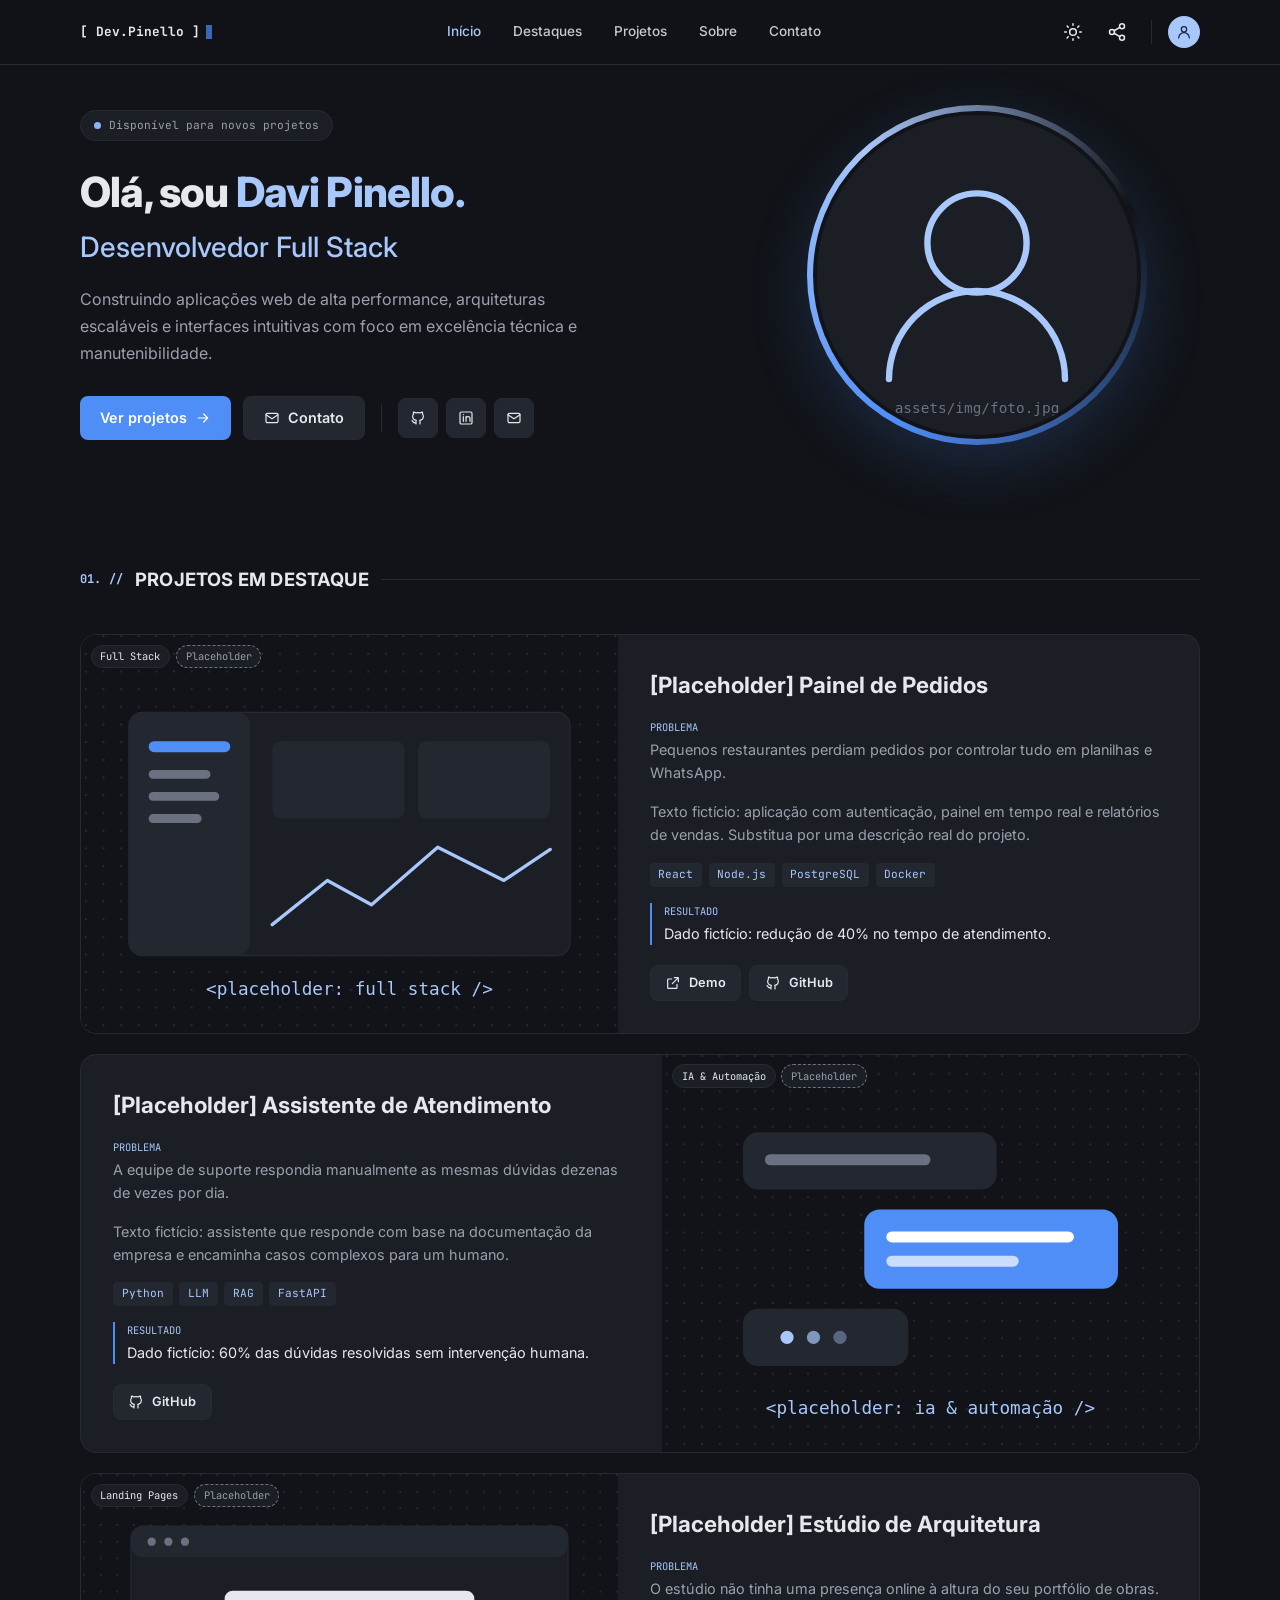
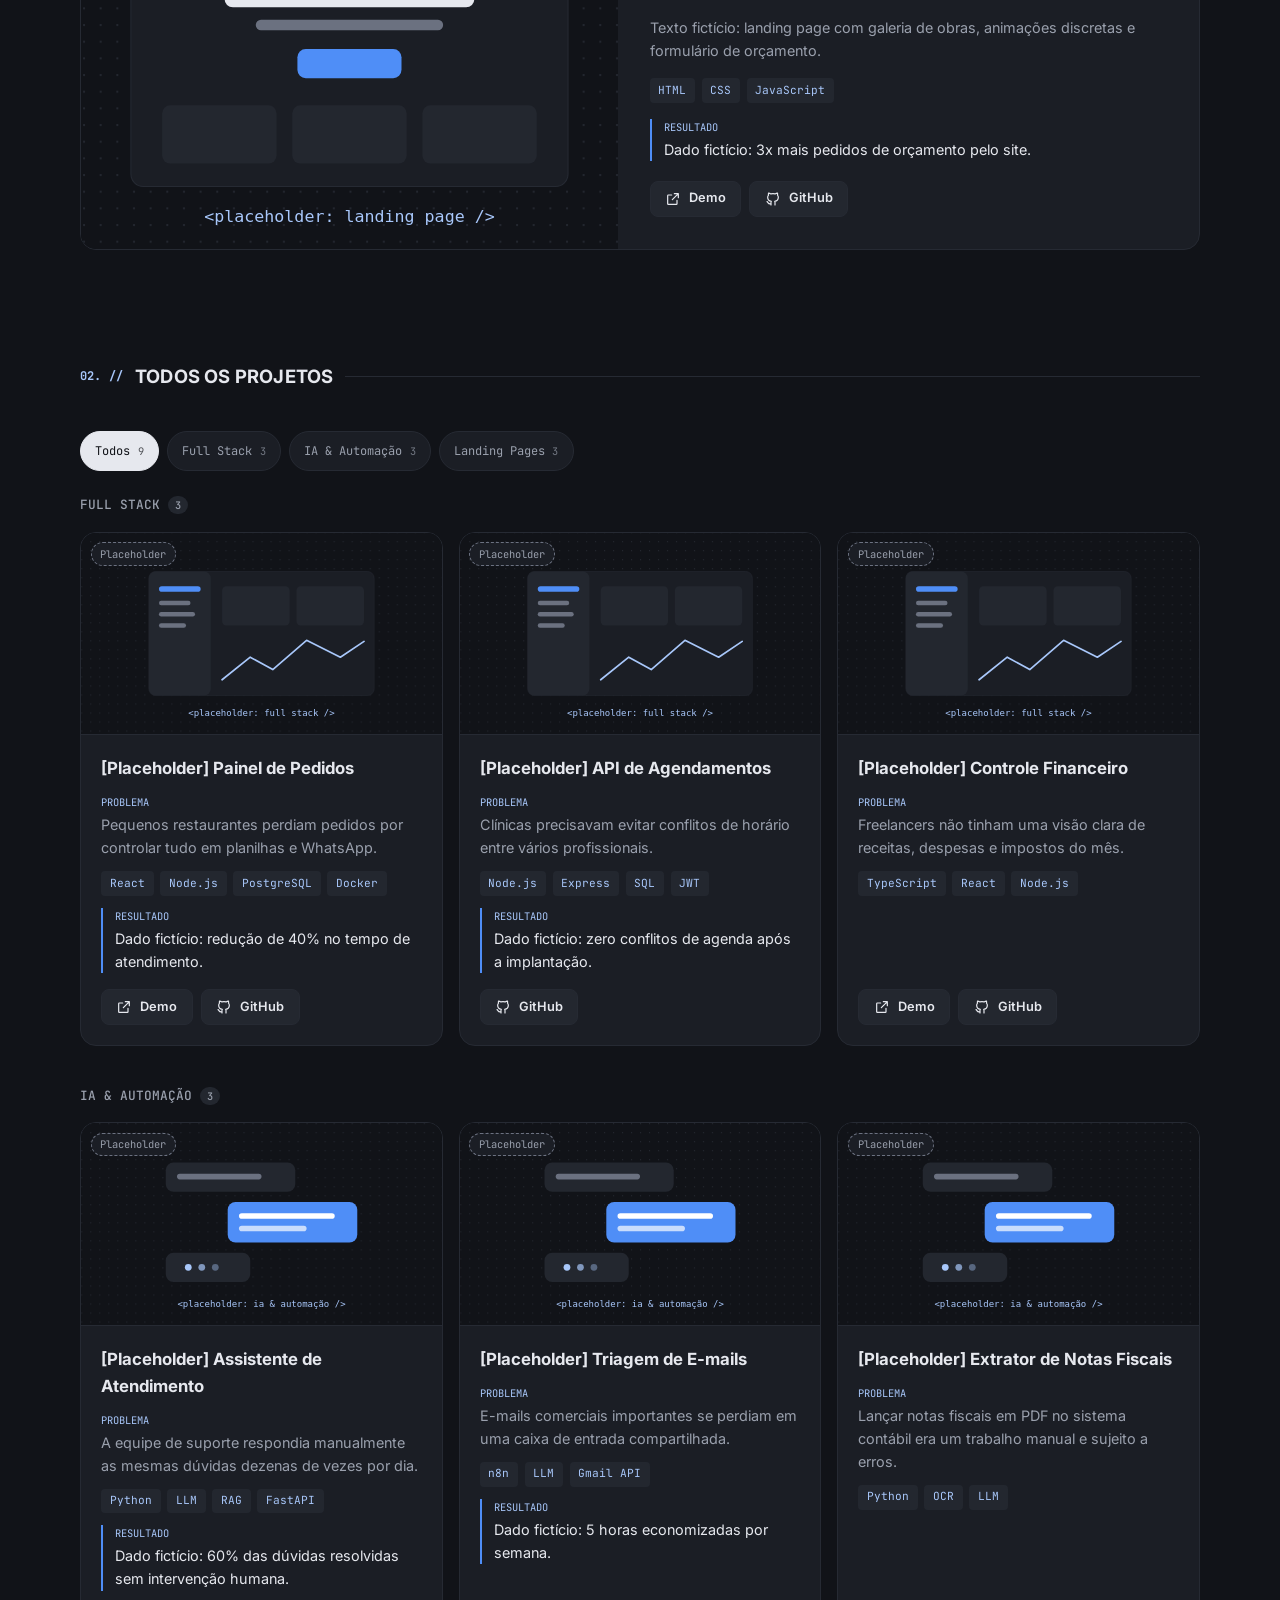
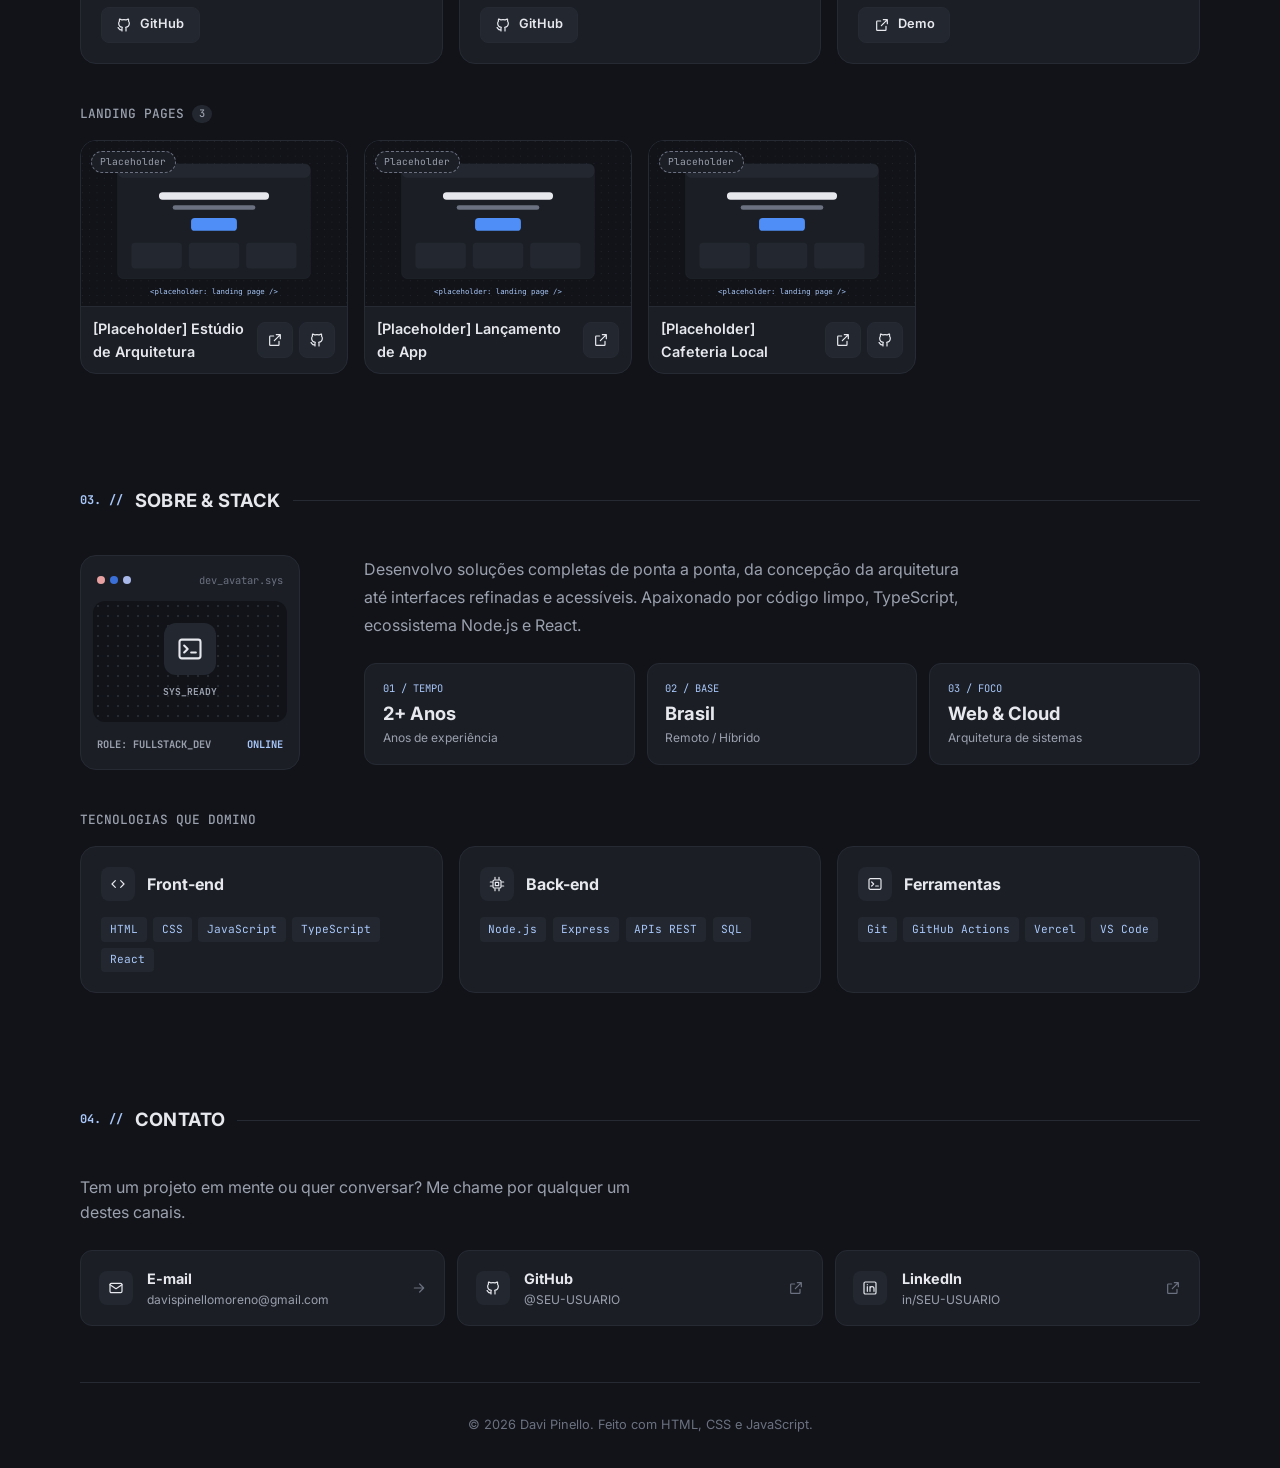
==== commit fd6dfd72: "novas funcionalidades na landingpage" ====
--- a/index.html
+++ b/index.html
@@ -13,7 +13,7 @@
   <link rel="stylesheet" href="assets/css/variables.css" />
   <link rel="stylesheet" href="assets/css/style.css" />
   <script src="assets/js/main.js" defer></script>
-  <script src="assets/js/projects.js" defer></script>
+  <script src="assets/js/projects.js" type="module"></script>
 </head>
 <body>
   <!-- Ícones (sprite SVG reutilizável) -->
@@ -55,9 +55,9 @@
 
       <ul class="nav__links">
         <li><a href="#inicio" data-section="inicio">Início</a></li>
+        <li><a href="#destaques" data-section="destaques">Destaques</a></li>
+        <li><a href="#projetos" data-section="projetos">Projetos</a></li>
         <li><a href="#sobre" data-section="sobre">Sobre</a></li>
-        <li><a href="#projetos" data-section="projetos">Projetos</a></li>
-        <li><a href="#habilidades" data-section="habilidades">Habilidades</a></li>
         <li><a href="#contato" data-section="contato">Contato</a></li>
       </ul>
 
@@ -80,9 +80,9 @@
     <div class="mobile-menu" id="mobile-menu" hidden>
       <ul>
         <li><a href="#inicio">Início</a></li>
+        <li><a href="#destaques">Destaques</a></li>
+        <li><a href="#projetos">Projetos</a></li>
         <li><a href="#sobre">Sobre</a></li>
-        <li><a href="#projetos">Projetos</a></li>
-        <li><a href="#habilidades">Habilidades</a></li>
         <li><a href="#contato">Contato</a></li>
       </ul>
       <div class="mobile-menu__actions">
@@ -115,9 +115,9 @@
             <svg class="icon icon--sm only-desktop"><use href="#i-arrow-right"/></svg>
             <svg class="icon icon--sm only-mobile"><use href="#i-arrow-down"/></svg>
           </a>
-          <a href="assets/cv.pdf" class="btn btn--secondary" download>
-            <svg class="icon icon--sm"><use href="#i-download"/></svg>
-            Baixar CV
+          <a href="#contato" class="btn btn--secondary">
+            <svg class="icon icon--sm"><use href="#i-mail"/></svg>
+            Contato
           </a>
 
           <span class="hero__divider" aria-hidden="true"></span>
@@ -145,9 +145,25 @@
       </div>
     </section>
 
-    <!-- ================= SOBRE ================= -->
+    <!-- ================= PROJETOS EM DESTAQUE ================= -->
+    <section class="section container" id="destaques">
+      <h2 class="section__title"><span class="section__index">01. //</span> Projetos em destaque</h2>
+      <div class="featured"></div>
+    </section>
+
+    <!-- ================= TODOS OS PROJETOS ================= -->
+    <section class="section container" id="projetos">
+      <h2 class="section__title"><span class="section__index">02. //</span> Todos os projetos</h2>
+      <div class="filters" role="group" aria-label="Filtrar projetos por categoria"></div>
+      <p class="projects__status sr-only" role="status"></p>
+      <div class="project-groups">
+        <noscript><p class="projects-grid__status">Ative o JavaScript para ver os projetos.</p></noscript>
+      </div>
+    </section>
+
+    <!-- ================= SOBRE / STACK ================= -->
     <section class="section container" id="sobre">
-      <h2 class="section__title"><span class="section__index">01. //</span> Sobre mim</h2>
+      <h2 class="section__title"><span class="section__index">03. //</span> Sobre &amp; Stack</h2>
 
       <div class="about">
         <!-- Card "terminal" (desktop) / avatar circular (mobile) -->
@@ -212,26 +228,13 @@
           </ul>
         </div>
       </div>
-    </section>
-
-    <!-- ================= PROJETOS ================= -->
-    <section class="section container" id="projetos">
-      <h2 class="section__title"><span class="section__index">02. //</span> Projetos</h2>
-      <div class="filters" role="group" aria-label="Filtrar projetos"></div>
-      <div class="projects-grid" aria-live="polite">
-        <p class="projects-grid__status">Carregando projetos...</p>
-      </div>
-    </section>
-
-    <!-- ================= HABILIDADES ================= -->
-    <section class="section container" id="habilidades">
-      <h2 class="section__title"><span class="section__index">03. //</span> Habilidades</h2>
-
+
+      <h3 class="subsection__title">Tecnologias que domino</h3>
       <div class="skills">
         <article class="skill-card">
           <header class="skill-card__header">
             <span class="stat__icon"><svg class="icon icon--sm"><use href="#i-code"/></svg></span>
-            <h3>Front-end</h3>
+            <h4>Front-end</h4>
           </header>
           <ul class="chips">
             <li>HTML</li><li>CSS</li><li>JavaScript</li><li>TypeScript</li><li>React</li>
@@ -240,7 +243,7 @@
         <article class="skill-card">
           <header class="skill-card__header">
             <span class="stat__icon"><svg class="icon icon--sm"><use href="#i-cpu"/></svg></span>
-            <h3>Back-end</h3>
+            <h4>Back-end</h4>
           </header>
           <ul class="chips">
             <li>Node.js</li><li>Express</li><li>APIs REST</li><li>SQL</li>
@@ -249,7 +252,7 @@
         <article class="skill-card">
           <header class="skill-card__header">
             <span class="stat__icon"><svg class="icon icon--sm"><use href="#i-terminal"/></svg></span>
-            <h3>Ferramentas</h3>
+            <h4>Ferramentas</h4>
           </header>
           <ul class="chips">
             <li>Git</li><li>GitHub Actions</li><li>Vercel</li><li>VS Code</li>
@@ -296,9 +299,9 @@
   <!-- ================= TAB BAR (mobile) ================= -->
   <nav class="tabbar" aria-label="Navegação rápida">
     <a href="#inicio" data-section="inicio"><svg class="icon"><use href="#i-home"/></svg>Início</a>
+    <a href="#destaques" data-section="destaques"><svg class="icon"><use href="#i-cpu"/></svg>Destaques</a>
+    <a href="#projetos" data-section="projetos"><svg class="icon"><use href="#i-box"/></svg>Projetos</a>
     <a href="#sobre" data-section="sobre"><svg class="icon"><use href="#i-terminal"/></svg>Sobre</a>
-    <a href="#projetos" data-section="projetos"><svg class="icon"><use href="#i-box"/></svg>Projetos</a>
-    <a href="#habilidades" data-section="habilidades"><svg class="icon"><use href="#i-cpu"/></svg>Habilidades</a>
     <a href="#contato" data-section="contato"><svg class="icon"><use href="#i-mail"/></svg>Contato</a>
   </nav>
 
--- a/assets/css/style.css
+++ b/assets/css/style.css
@@ -23,6 +23,17 @@
 :focus-visible {
   outline: 2px solid var(--color-primary);
   outline-offset: 2px;
+}
+
+/* Visível só para leitores de tela */
+.sr-only {
+  position: absolute;
+  width: 1px;
+  height: 1px;
+  margin: -1px;
+  overflow: hidden;
+  clip-path: inset(50%);
+  white-space: nowrap;
 }
 
 /* ---------- Ícones ---------- */
@@ -498,14 +509,35 @@
 }
 
 /* ---------- Filtros ---------- */
+/* Mobile: os chips rolam na horizontal, sangrando até a borda da tela */
 .filters {
   display: flex;
-  flex-wrap: wrap;
   gap: 0.5rem;
-  margin-bottom: 1.5rem;
+  margin: 0 -1rem 1.5rem;
+  padding: 4px 1rem;
+  overflow-x: auto;
+  scrollbar-width: none;
+  -webkit-overflow-scrolling: touch;
+}
+
+.filters::-webkit-scrollbar { display: none; }
+
+@media (min-width: 861px) {
+  .filters {
+    flex-wrap: wrap;
+    margin-inline: 0;
+    padding: 0;
+    overflow: visible;
+  }
 }
 
 .filter-btn {
+  display: inline-flex;
+  align-items: center;
+  gap: 0.45rem;
+  flex-shrink: 0;
+  min-height: 40px;
+  white-space: nowrap;
   padding: 0.35rem 0.9rem;
   border: 1px solid var(--color-border);
   border-radius: 999px;
@@ -521,13 +553,67 @@
   border-color: var(--color-subtle);
 }
 
+/* Invertido (texto/fundo) para manter contraste alto nos dois temas */
 .filter-btn.is-active {
-  background: var(--color-primary);
-  border-color: var(--color-primary);
-  color: var(--color-on-primary);
+  background: var(--color-text);
+  border-color: var(--color-text);
+  color: var(--color-bg);
+}
+
+.filter-btn__count {
+  font-size: 0.65rem;
+  opacity: 0.7;
 }
 
 /* ---------- Projetos ---------- */
+.project-groups {
+  display: grid;
+  gap: 2.5rem;
+  transition: opacity 0.18s ease, transform 0.18s ease;
+}
+
+/* Troca de filtro: a lista some, o conteúdo muda e os cards novos entram */
+.project-groups.is-switching {
+  opacity: 0;
+  transform: translateY(6px);
+}
+
+.project-groups .project-card {
+  animation: card-in 0.35s ease backwards;
+}
+
+.project-groups .project-card:nth-child(2) { animation-delay: 0.05s; }
+.project-groups .project-card:nth-child(3) { animation-delay: 0.1s; }
+.project-groups .project-card:nth-child(n + 4) { animation-delay: 0.15s; }
+
+@keyframes card-in {
+  from { opacity: 0; transform: translateY(10px); }
+}
+
+.project-group__title {
+  display: flex;
+  align-items: center;
+  gap: 0.5rem;
+  margin-bottom: 1rem;
+  font-family: var(--font-mono);
+  font-size: 0.8rem;
+  font-weight: 500;
+  text-transform: uppercase;
+  color: var(--color-muted);
+}
+
+.project-group__count {
+  padding: 0.05rem 0.45rem;
+  border-radius: 999px;
+  background: var(--color-surface-2);
+  font-size: 0.65rem;
+}
+
+.featured {
+  display: grid;
+  gap: 1.25rem;
+}
+
 .projects-grid {
   display: grid;
   grid-template-columns: repeat(auto-fill, minmax(min(300px, 100%), 1fr));
@@ -553,12 +639,44 @@
   border-color: var(--color-subtle);
 }
 
-.project-card__image {
+.project-card__media {
+  position: relative;
   aspect-ratio: 16 / 9;
-  object-fit: cover;
-  width: 100%;
+  overflow: hidden;
   background: var(--color-bg);
   border-bottom: 1px solid var(--color-border);
+}
+
+.project-card__image {
+  display: block;
+  width: 100%;
+  height: 100%;
+  object-fit: cover;
+}
+
+.project-card__badges {
+  position: absolute;
+  top: 0.6rem;
+  left: 0.6rem;
+  display: flex;
+  flex-wrap: wrap;
+  gap: 0.35rem;
+}
+
+.pill {
+  padding: 0.15rem 0.55rem;
+  border-radius: 999px;
+  background: var(--color-surface);
+  border: 1px solid var(--color-border);
+  font-family: var(--font-mono);
+  font-size: 0.65rem;
+  color: var(--color-text);
+}
+
+.pill--placeholder {
+  border-style: dashed;
+  border-color: var(--color-subtle);
+  color: var(--color-muted);
 }
 
 .project-card__body {
@@ -574,10 +692,26 @@
   font-weight: 700;
 }
 
-.project-card__description {
+.project-card__problem,
+.project-card__description,
+.project-card__result {
   color: var(--color-muted);
   font-size: 0.9rem;
-  flex: 1;
+}
+
+.project-card__label {
+  display: block;
+  margin-bottom: 0.15rem;
+  font-family: var(--font-mono);
+  font-size: 0.65rem;
+  text-transform: uppercase;
+  color: var(--color-accent);
+}
+
+.project-card__result {
+  padding-left: 0.75rem;
+  border-left: 2px solid var(--color-primary);
+  color: var(--color-text);
 }
 
 .project-card__tags,
@@ -599,7 +733,9 @@
 
 .project-card__links {
   display: flex;
+  flex-wrap: wrap;
   gap: 0.5rem;
+  margin-top: auto;
   padding-top: 0.25rem;
 }
 
@@ -607,6 +743,76 @@
   height: 36px;
   padding: 0 0.9rem;
   font-size: 0.8rem;
+}
+
+/* Card compacto — galeria de Landing Pages */
+.projects-grid--gallery {
+  grid-template-columns: repeat(2, minmax(0, 1fr));
+  gap: 0.75rem;
+}
+
+.project-card--compact .project-card__media { aspect-ratio: 16 / 10; }
+
+.project-card--compact .project-card__body {
+  flex-direction: row;
+  align-items: center;
+  gap: 0.5rem;
+  padding: 0.6rem 0.75rem;
+}
+
+.project-card--compact .project-card__title {
+  flex: 1;
+  min-width: 0;
+  font-size: 0.8rem;
+  font-weight: 600;
+}
+
+.project-card--compact .project-card__links {
+  flex-wrap: nowrap;
+  gap: 0.35rem;
+  margin-top: 0;
+  padding-top: 0;
+}
+
+.project-card--compact .pill { font-size: 0.6rem; }
+
+/* Card de destaque — versão maior */
+.project-card--featured .project-card__title { font-size: 1.2rem; }
+
+@media (min-width: 600px) {
+  .projects-grid--gallery {
+    grid-template-columns: repeat(auto-fill, minmax(230px, 1fr));
+    gap: 1rem;
+  }
+
+  .project-card--compact .project-card__title { font-size: 0.9rem; }
+}
+
+@media (min-width: 861px) {
+  .project-card--featured { flex-direction: row; }
+  .project-card--featured:nth-child(even) { flex-direction: row-reverse; }
+
+  .project-card--featured .project-card__media {
+    flex: 0 0 48%;
+    aspect-ratio: auto;
+    min-height: 300px;
+    border-bottom: 0;
+  }
+
+  .project-card--featured .project-card__image {
+    position: absolute;
+    inset: 0;
+  }
+
+  .project-card--featured .project-card__body {
+    justify-content: center;
+    gap: 1rem;
+    padding: 2rem;
+  }
+
+  .project-card--featured .project-card__title { font-size: 1.4rem; }
+
+  .project-card--featured .project-card__links { margin-top: 0; }
 }
 
 /* ---------- Habilidades ---------- */
@@ -630,7 +836,16 @@
   margin-bottom: 1rem;
 }
 
-.skill-card__header h3 {
+.subsection__title {
+  margin: 2.5rem 0 1rem;
+  font-family: var(--font-mono);
+  font-size: 0.8rem;
+  font-weight: 500;
+  text-transform: uppercase;
+  color: var(--color-muted);
+}
+
+.skill-card__header h4 {
   font-size: 1rem;
   font-weight: 700;
 }
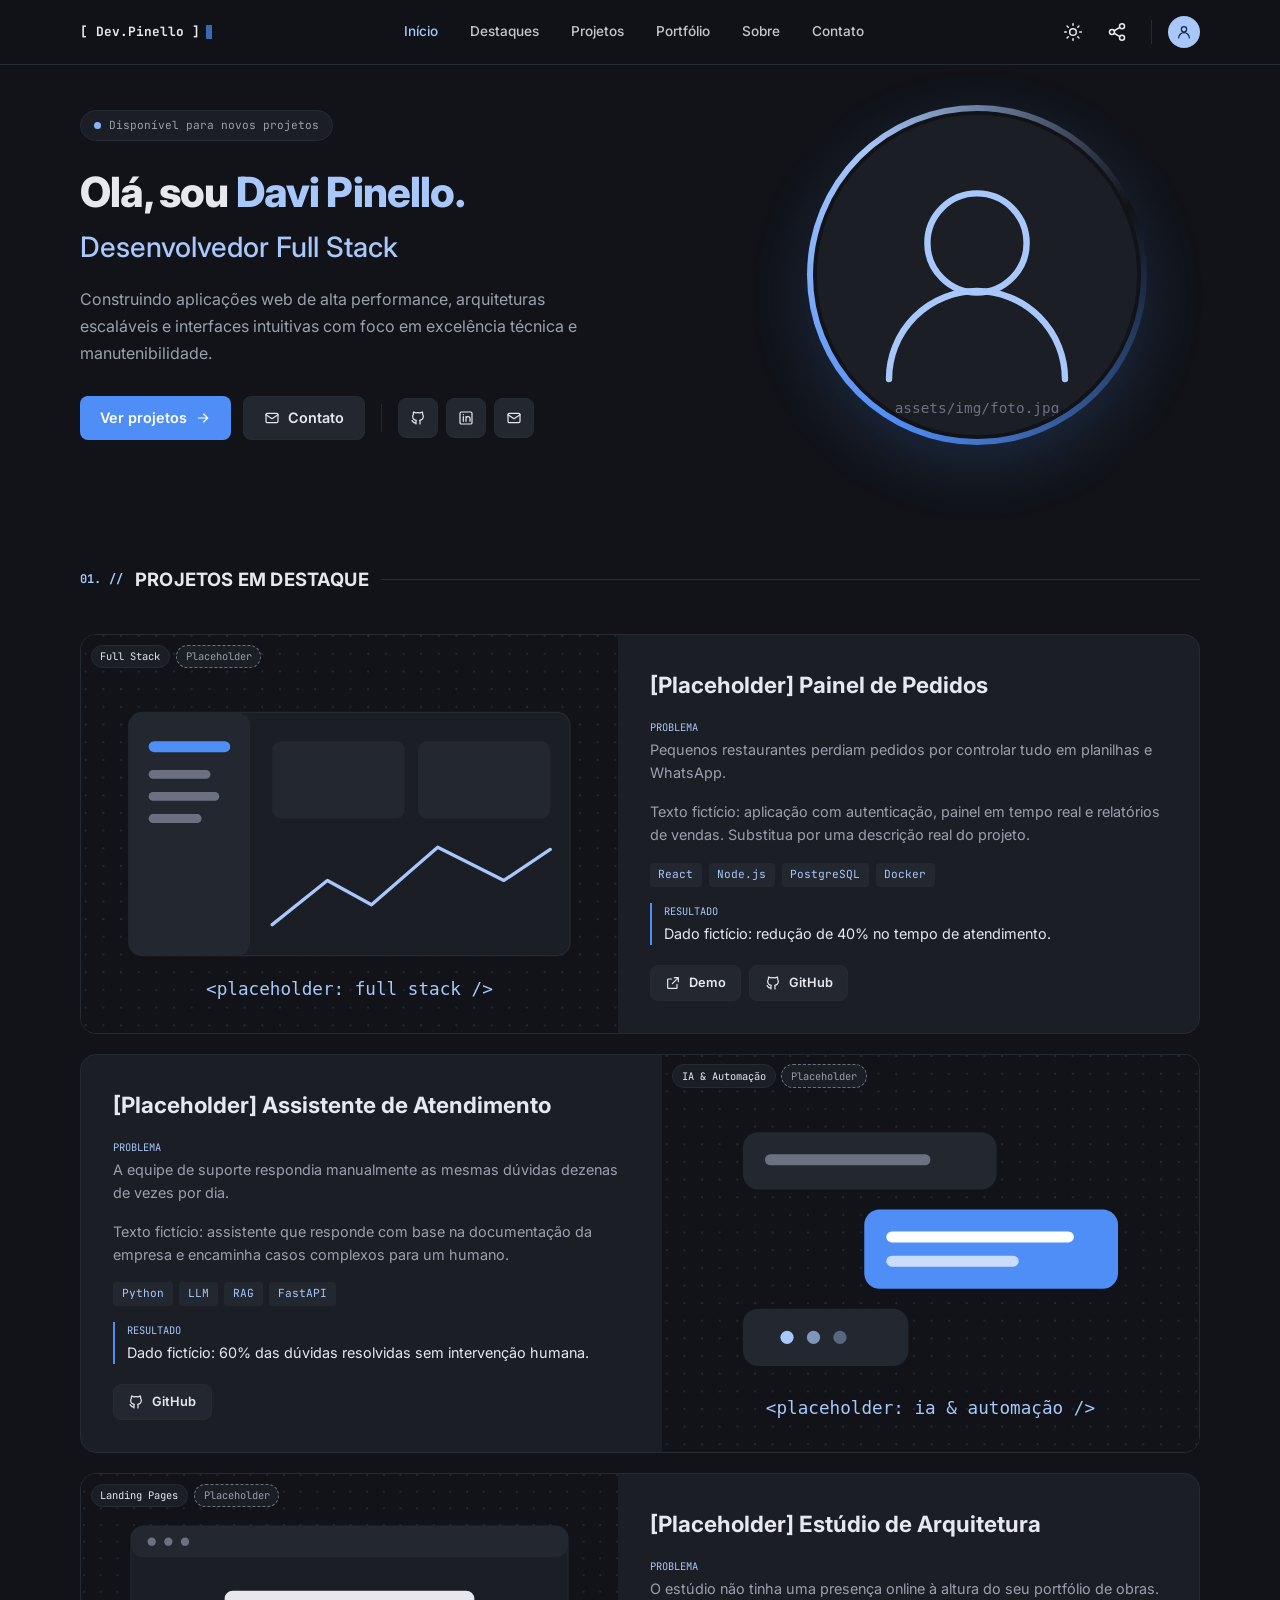
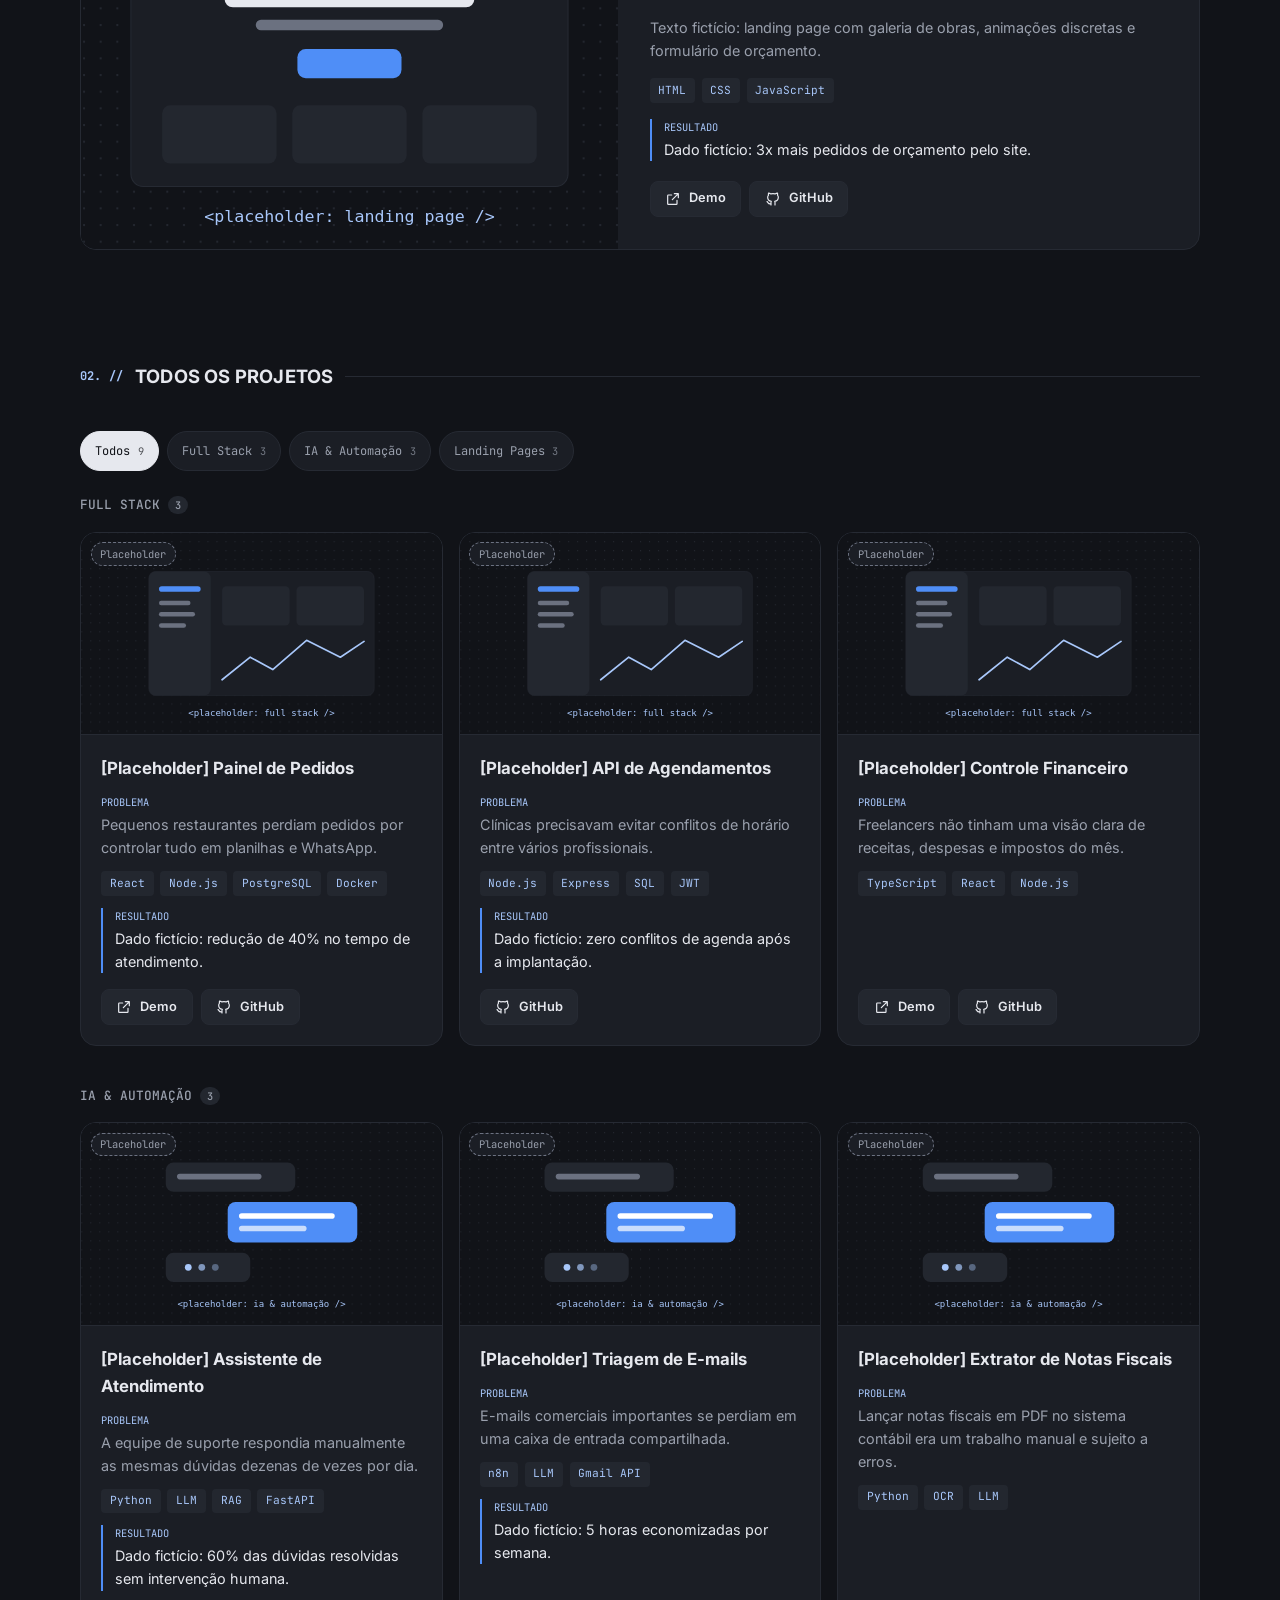
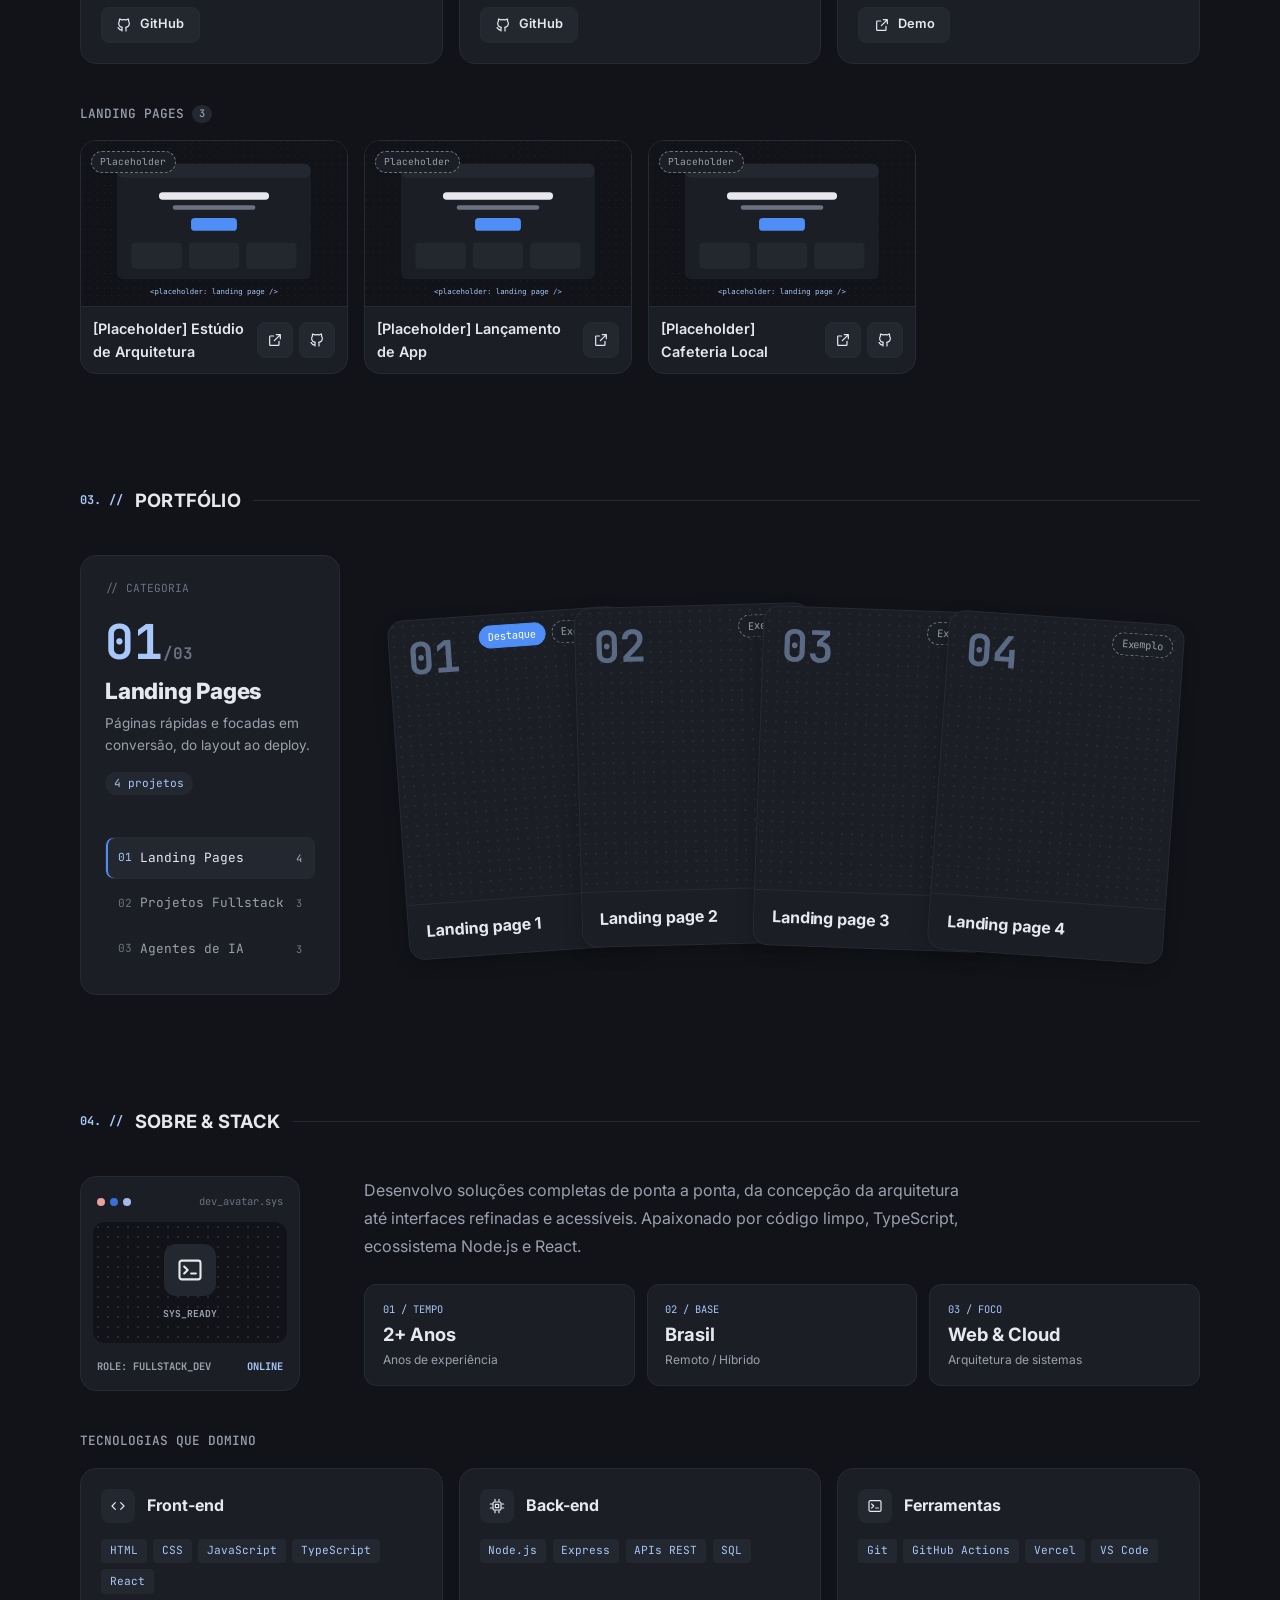
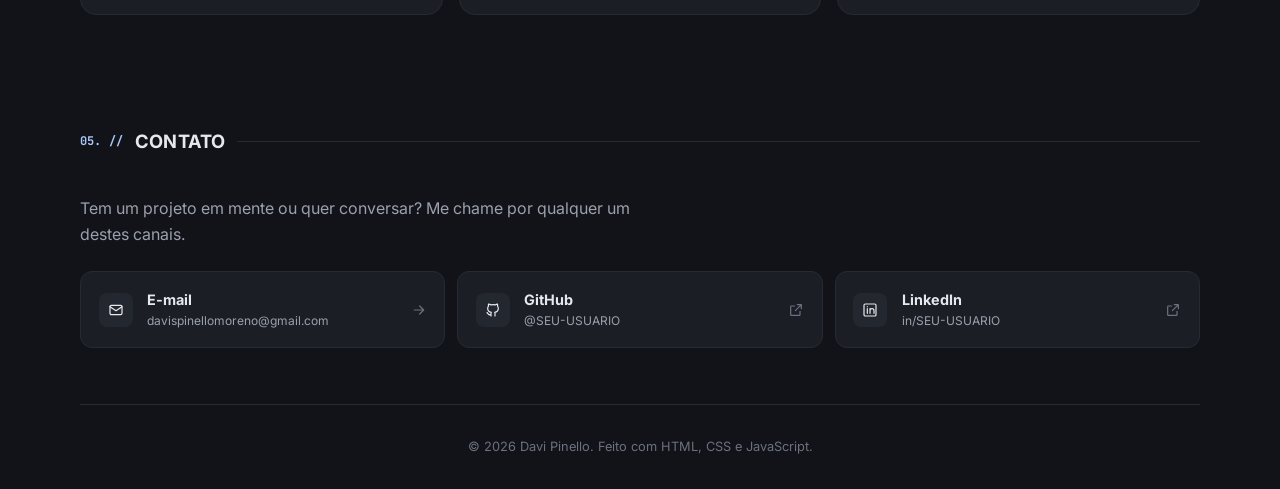
==== commit a2077a14: "novas alterações" ====
--- a/index.html
+++ b/index.html
@@ -12,8 +12,10 @@
   <link rel="stylesheet" href="assets/css/reset.css" />
   <link rel="stylesheet" href="assets/css/variables.css" />
   <link rel="stylesheet" href="assets/css/style.css" />
+  <link rel="stylesheet" href="assets/css/portfolio.css" />
   <script src="assets/js/main.js" defer></script>
   <script src="assets/js/projects.js" type="module"></script>
+  <script src="assets/js/portfolio.js" type="module"></script>
 </head>
 <body>
   <!-- Ícones (sprite SVG reutilizável) -->
@@ -57,6 +59,7 @@
         <li><a href="#inicio" data-section="inicio">Início</a></li>
         <li><a href="#destaques" data-section="destaques">Destaques</a></li>
         <li><a href="#projetos" data-section="projetos">Projetos</a></li>
+        <li><a href="#portfolio" data-section="portfolio">Portfólio</a></li>
         <li><a href="#sobre" data-section="sobre">Sobre</a></li>
         <li><a href="#contato" data-section="contato">Contato</a></li>
       </ul>
@@ -82,6 +85,7 @@
         <li><a href="#inicio">Início</a></li>
         <li><a href="#destaques">Destaques</a></li>
         <li><a href="#projetos">Projetos</a></li>
+        <li><a href="#portfolio">Portfólio</a></li>
         <li><a href="#sobre">Sobre</a></li>
         <li><a href="#contato">Contato</a></li>
       </ul>
@@ -161,9 +165,25 @@
       </div>
     </section>
 
+    <!-- ================= PORTFÓLIO (abas + cartas sobrepostas + modal) ================= -->
+    <section class="section container" id="portfolio">
+      <h2 class="section__title"><span class="section__index">03. //</span> Portfólio</h2>
+      <div class="portfolio">
+        <div class="pf-panel">
+          <div class="pf-panel__info"></div>
+          <div class="pf-tabs" role="tablist" aria-label="Categorias do portfólio"></div>
+        </div>
+        <div class="pf-stage" id="pf-stage" role="tabpanel" aria-describedby="pf-desc">
+          <noscript><p class="projects-grid__status">Ative o JavaScript para ver o portfólio.</p></noscript>
+          <ul class="pf-deck"></ul>
+        </div>
+      </div>
+      <p class="pf-status sr-only" role="status"></p>
+    </section>
+
     <!-- ================= SOBRE / STACK ================= -->
     <section class="section container" id="sobre">
-      <h2 class="section__title"><span class="section__index">03. //</span> Sobre &amp; Stack</h2>
+      <h2 class="section__title"><span class="section__index">04. //</span> Sobre &amp; Stack</h2>
 
       <div class="about">
         <!-- Card "terminal" (desktop) / avatar circular (mobile) -->
@@ -263,7 +283,7 @@
 
     <!-- ================= CONTATO ================= -->
     <section class="section container" id="contato">
-      <h2 class="section__title"><span class="section__index">04. //</span> Contato</h2>
+      <h2 class="section__title"><span class="section__index">05. //</span> Contato</h2>
       <p class="contact__intro">Tem um projeto em mente ou quer conversar? Me chame por qualquer um destes canais.</p>
 
       <ul class="contact">
@@ -301,6 +321,7 @@
     <a href="#inicio" data-section="inicio"><svg class="icon"><use href="#i-home"/></svg>Início</a>
     <a href="#destaques" data-section="destaques"><svg class="icon"><use href="#i-cpu"/></svg>Destaques</a>
     <a href="#projetos" data-section="projetos"><svg class="icon"><use href="#i-box"/></svg>Projetos</a>
+    <a href="#portfolio" data-section="portfolio"><svg class="icon"><use href="#i-file"/></svg>Portfólio</a>
     <a href="#sobre" data-section="sobre"><svg class="icon"><use href="#i-terminal"/></svg>Sobre</a>
     <a href="#contato" data-section="contato"><svg class="icon"><use href="#i-mail"/></svg>Contato</a>
   </nav>
--- a/assets/css/style.css
+++ b/assets/css/style.css
@@ -1091,7 +1091,7 @@
     inset: auto 0 0 0;
     z-index: 20;
     display: grid;
-    grid-template-columns: repeat(5, 1fr);
+    grid-template-columns: repeat(6, 1fr);
     height: var(--tabbar-h);
     background: color-mix(in srgb, var(--color-bg) 92%, transparent);
     backdrop-filter: blur(10px);
--- a/assets/css/portfolio.css
+++ b/assets/css/portfolio.css
@@ -0,0 +1,659 @@
+/* =================================================
+   Portfólio — painel de categorias + cartas + modal
+   Base: mobile/tablet (abas horizontais + carrossel com scroll-snap).
+   Desktop com mouse (≥1024px + hover): painel vertical + cartas sobrepostas.
+   O breakpoint do desktop é repetido em PortfolioSection.js (desktopQuery).
+   ================================================= */
+
+.portfolio {
+  --pf-ease: cubic-bezier(0.22, 1, 0.36, 1);
+  display: grid;
+  gap: 1.25rem;
+}
+
+/* ---------- Painel de categorias ---------- */
+.pf-panel {
+  display: flex;
+  flex-direction: column;
+  gap: 0.75rem;
+  min-width: 0;
+}
+
+.pf-panel__info {
+  order: 2;
+  transition: opacity 0.2s ease, transform 0.2s ease;
+}
+
+.pf-panel__label,
+.pf-panel__index,
+.pf-panel__name,
+.pf-panel__count { display: none; }
+
+.pf-panel__desc {
+  color: var(--color-muted);
+  font-size: 0.85rem;
+}
+
+/* Mobile: abas rolam na horizontal, sangrando até a borda da tela (como os filtros) */
+.pf-tabs {
+  display: flex;
+  gap: 0.5rem;
+  margin: 0 -1rem;
+  padding: 4px 1rem;
+  overflow-x: auto;
+  scrollbar-width: none;
+  -webkit-overflow-scrolling: touch;
+}
+
+.pf-tabs::-webkit-scrollbar { display: none; }
+
+.pf-tab {
+  display: inline-flex;
+  align-items: center;
+  gap: 0.5rem;
+  flex-shrink: 0;
+  min-height: 40px;
+  white-space: nowrap;
+  padding: 0.35rem 0.9rem;
+  border: 1px solid var(--color-border);
+  border-radius: 999px;
+  background: var(--color-surface);
+  font-family: var(--font-mono);
+  font-size: 0.75rem;
+  color: var(--color-muted);
+  transition: background var(--transition), color var(--transition), border-color var(--transition);
+}
+
+.pf-tab:hover {
+  color: var(--color-text);
+  border-color: var(--color-subtle);
+}
+
+.pf-tab.is-active {
+  background: var(--color-text);
+  border-color: var(--color-text);
+  color: var(--color-bg);
+}
+
+.pf-tab__index { display: none; }
+
+.pf-tab__count {
+  font-size: 0.65rem;
+  opacity: 0.7;
+}
+
+/* ---------- Cartas (mobile: carrossel) ---------- */
+.pf-stage { min-width: 0; }
+
+.pf-deck {
+  display: flex;
+  gap: 0.75rem;
+  margin: 0 -1rem;
+  padding: 6px 1rem 1rem;
+  overflow-x: auto;
+  scroll-snap-type: x mandatory;
+  scroll-padding-inline: 1rem;
+  overscroll-behavior-x: contain;
+  scrollbar-width: thin;
+  transition: opacity 0.2s ease, transform 0.2s ease;
+}
+
+/* Troca de categoria: painel e cartas somem, o conteúdo muda e as cartas novas entram */
+.portfolio.is-switching .pf-deck,
+.portfolio.is-switching .pf-panel__info {
+  opacity: 0;
+  transform: translateX(12px);
+}
+
+.pf-card {
+  position: relative;
+  display: flex;
+  flex-direction: column;
+  flex: 0 0 min(80%, 300px);
+  scroll-snap-align: start;
+  background: var(--color-surface);
+  border: 1px solid var(--color-border);
+  border-radius: var(--radius-lg);
+  overflow: hidden;
+  animation: pf-deal 0.35s var(--pf-ease) backwards;
+  animation-delay: calc(var(--i, 0) * 60ms);
+}
+
+@keyframes pf-deal {
+  from { opacity: 0; translate: 0 14px; }
+}
+
+.pf-card__media {
+  aspect-ratio: 16 / 10;
+  overflow: hidden;
+  background: var(--color-bg);
+  border-bottom: 1px solid var(--color-border);
+}
+
+.pf-card__media img {
+  width: 100%;
+  height: 100%;
+  object-fit: cover;
+}
+
+.pf-card__index { display: none; }
+
+.pf-card__badges {
+  position: absolute;
+  top: 0.6rem;
+  left: 0.6rem;
+  z-index: 1;
+  display: flex;
+  flex-wrap: wrap;
+  gap: 0.35rem;
+}
+
+.pill--highlight {
+  background: var(--color-primary);
+  border-color: var(--color-primary);
+  color: var(--color-on-primary);
+}
+
+.pf-card__body {
+  display: flex;
+  flex-direction: column;
+  flex: 1;
+  padding: 1rem 1.1rem 1.1rem;
+}
+
+.pf-card__title {
+  font-size: 1rem;
+  font-weight: 700;
+  line-height: 1.3;
+}
+
+.pf-card__open { text-align: left; }
+
+/* O botão do título cobre a carta inteira */
+.pf-card__open::after {
+  content: "";
+  position: absolute;
+  inset: 0;
+  z-index: 2;
+}
+
+.pf-card__open:focus-visible { outline: none; }
+
+.pf-card:has(.pf-card__open:focus-visible) {
+  outline: 2px solid var(--color-primary);
+  outline-offset: 3px;
+}
+
+/* Introdução: aberta no mobile; no desktop abre no hover/foco (grid 0fr → 1fr) */
+.pf-card__intro {
+  display: grid;
+  grid-template-rows: 1fr;
+}
+
+.pf-card__intro-inner {
+  display: flex;
+  flex-direction: column;
+  gap: 0.6rem;
+  min-height: 0;
+  overflow: hidden;
+}
+
+.pf-card__summary {
+  margin-top: 0.5rem;
+  color: var(--color-muted);
+  font-size: 0.85rem;
+  line-height: 1.5;
+  display: -webkit-box;
+  -webkit-line-clamp: 2;
+  -webkit-box-orient: vertical;
+  overflow: hidden;
+}
+
+.pf-card__tags {
+  display: flex;
+  flex-wrap: wrap;
+  gap: 0.35rem;
+}
+
+.tag--more { color: var(--color-muted); }
+
+/* ---------- Desktop: painel vertical + cartas sobrepostas ---------- */
+@media (min-width: 1024px) and (hover: hover) {
+  .portfolio {
+    grid-template-columns: 260px minmax(0, 1fr);
+    gap: 2rem;
+  }
+
+  .pf-panel {
+    justify-content: space-between;
+    gap: 2rem;
+    min-height: 440px;
+    padding: 1.5rem;
+    background: var(--color-surface);
+    border: 1px solid var(--color-border);
+    border-radius: var(--radius-lg);
+  }
+
+  .pf-panel__info {
+    order: 0;
+    display: flex;
+    flex-direction: column;
+    align-items: flex-start;
+  }
+
+  .pf-panel__label,
+  .pf-panel__index,
+  .pf-panel__name,
+  .pf-panel__count { display: block; }
+
+  .pf-panel__label {
+    font-family: var(--font-mono);
+    font-size: 0.7rem;
+    text-transform: uppercase;
+    color: var(--color-subtle);
+  }
+
+  .pf-panel__index {
+    margin-top: 1.25rem;
+    font-family: var(--font-mono);
+    font-size: 3rem;
+    font-weight: 700;
+    line-height: 1;
+    color: var(--color-accent);
+  }
+
+  .pf-panel__index span {
+    font-size: 1rem;
+    color: var(--color-subtle);
+  }
+
+  .pf-panel__name {
+    margin-top: 0.75rem;
+    font-size: 1.4rem;
+    font-weight: 800;
+    line-height: 1.2;
+    letter-spacing: -0.01em;
+  }
+
+  .pf-panel__desc { margin-top: 0.5rem; }
+
+  .pf-panel__count {
+    margin-top: 1rem;
+    padding: 0.15rem 0.55rem;
+    border-radius: 999px;
+    background: var(--color-surface-2);
+    font-family: var(--font-mono);
+    font-size: 0.7rem;
+    color: var(--color-accent);
+  }
+
+  .pf-tabs {
+    flex-direction: column;
+    gap: 0.25rem;
+    margin: 0;
+    padding: 0;
+    overflow: visible;
+  }
+
+  .pf-tab {
+    width: 100%;
+    padding: 0.6rem 0.75rem;
+    border-color: transparent;
+    border-radius: var(--radius-sm);
+    background: none;
+    font-size: 0.8rem;
+  }
+
+  .pf-tab:hover {
+    background: var(--color-surface-2);
+    border-color: transparent;
+  }
+
+  .pf-tab.is-active {
+    background: var(--color-surface-2);
+    border-color: var(--color-border);
+    color: var(--color-text);
+    box-shadow: inset 2px 0 0 var(--color-primary);
+  }
+
+  .pf-tab__index {
+    display: inline;
+    font-size: 0.7rem;
+    color: var(--color-subtle);
+  }
+
+  .pf-tab.is-active .pf-tab__index { color: var(--color-accent); }
+
+  .pf-tab__label {
+    flex: 1;
+    text-align: left;
+  }
+
+  .pf-stage {
+    display: flex;
+    align-items: center;
+  }
+
+  /* Largura da carta: no máximo 236px, encolhendo para que `--n` cartas caibam com a sobreposição */
+  .pf-deck {
+    --overlap: 56px;
+    --card-w: min(236px, calc((100% + (var(--n, 4) - 1) * var(--overlap)) / var(--n, 4)));
+    flex: 1;
+    justify-content: center;
+    gap: 0;
+    margin: 0;
+    padding: 2.5rem 1.5rem;
+    overflow: visible;
+    scroll-snap-type: none;
+  }
+
+  .pf-card {
+    --rot: 0deg;
+    --lift: 0px;
+    --shift: 0px;
+    --scale: 1;
+    flex: 0 0 var(--card-w);
+    justify-content: flex-end;
+    width: var(--card-w);
+    height: 340px;
+    background-color: var(--color-surface);
+    background-image: radial-gradient(var(--color-border) 1px, transparent 1px);
+    background-size: 10px 10px;
+    box-shadow: 0 6px 18px rgb(0 0 0 / 0.18);
+    transform: translateX(var(--shift)) translateY(var(--lift)) rotate(var(--rot)) scale(var(--scale));
+    transition: transform 0.3s var(--pf-ease), box-shadow 0.3s var(--pf-ease), border-color 0.3s ease;
+  }
+
+  .pf-card + .pf-card { margin-left: calc(var(--overlap) * -1); }
+
+  /* Cartas "espalhadas na mesa" */
+  .pf-card:nth-child(4n + 1) { --rot: -4deg; --lift: 8px; }
+  .pf-card:nth-child(4n + 2) { --rot: -1.5deg; }
+  .pf-card:nth-child(4n + 3) { --rot: 2deg; --lift: 4px; }
+  .pf-card:nth-child(4n + 4) { --rot: 4deg; --lift: 12px; }
+
+  .pf-card__media {
+    position: absolute;
+    inset: 0 0 auto;
+    height: 52%;
+    opacity: 0;
+    transform: scale(1.06);
+    transition: opacity 0.3s ease, transform 0.35s var(--pf-ease);
+  }
+
+  .pf-card__index {
+    display: block;
+    position: absolute;
+    top: 1rem;
+    left: 1.1rem;
+    font-family: var(--font-mono);
+    font-size: 2.75rem;
+    font-weight: 700;
+    line-height: 1;
+    color: color-mix(in srgb, var(--color-accent) 45%, transparent);
+    transition: opacity 0.25s ease;
+  }
+
+  .pf-card__badges {
+    left: auto;
+    right: 0.6rem;
+  }
+
+  .pf-card__body {
+    flex: 0 0 auto;
+    background: var(--color-surface);
+    border-top: 1px solid var(--color-border);
+  }
+
+  .pf-card__intro {
+    grid-template-rows: 0fr;
+    opacity: 0;
+    transition: grid-template-rows 0.3s var(--pf-ease), opacity 0.25s ease;
+  }
+
+  /* Carta ativa (hover ou foco via teclado): sobe, endireita e revela prévia + introdução */
+  .pf-card:hover,
+  .pf-card:has(.pf-card__open:focus-visible) {
+    --rot: 0deg;
+    --lift: -18px;
+    --scale: 1.06;
+    z-index: 5;
+    border-color: var(--color-subtle);
+    box-shadow: var(--shadow);
+  }
+
+  .pf-card:hover .pf-card__media,
+  .pf-card:has(.pf-card__open:focus-visible) .pf-card__media {
+    opacity: 1;
+    transform: none;
+  }
+
+  .pf-card:hover .pf-card__index,
+  .pf-card:has(.pf-card__open:focus-visible) .pf-card__index { opacity: 0; }
+
+  .pf-card:hover .pf-card__intro,
+  .pf-card:has(.pf-card__open:focus-visible) .pf-card__intro {
+    grid-template-rows: 1fr;
+    opacity: 1;
+  }
+
+  /* As vizinhas se afastam para abrir espaço (desligado com "reduzir movimento") */
+  @media (prefers-reduced-motion: no-preference) {
+    .pf-card:hover ~ .pf-card,
+    .pf-card:has(.pf-card__open:focus-visible) ~ .pf-card { --shift: 28px; }
+
+    .pf-card:has(~ .pf-card:hover),
+    .pf-card:has(~ .pf-card .pf-card__open:focus-visible) { --shift: -28px; }
+  }
+}
+
+/* ---------- Modal (mobile: painel que sobe da base) ---------- */
+html:has(.pf-modal[open]) { overflow: hidden; }
+
+.pf-modal {
+  width: 100%;
+  max-width: 100%;
+  max-height: 92dvh;
+  margin: auto 0 0;
+  padding: 0;
+  overflow: hidden;
+  border: 1px solid var(--color-border);
+  border-radius: var(--radius-lg) var(--radius-lg) 0 0;
+  background: var(--color-bg-elevated);
+  color: var(--color-text);
+  box-shadow: var(--shadow);
+  opacity: 0;
+  transform: translateY(24px);
+  transition: opacity 0.22s ease, transform 0.22s cubic-bezier(0.22, 1, 0.36, 1);
+}
+
+.pf-modal.is-open {
+  opacity: 1;
+  transform: none;
+}
+
+.pf-modal::backdrop {
+  background: rgb(5 7 10 / 0.7);
+  backdrop-filter: blur(4px);
+  opacity: 0;
+  transition: opacity 0.22s ease;
+}
+
+.pf-modal.is-open::backdrop { opacity: 1; }
+
+.pf-modal__inner {
+  display: grid;
+  max-height: 92dvh;
+  overflow-y: auto;
+  overscroll-behavior: contain;
+}
+
+/* Fora da área de rolagem (o bloco de contenção é o <dialog>), então fica sempre visível */
+.pf-modal__close {
+  position: absolute;
+  top: 0.75rem;
+  right: 0.75rem;
+  z-index: 3;
+  width: 40px;
+  height: 40px;
+  background: color-mix(in srgb, var(--color-surface) 85%, transparent);
+  backdrop-filter: blur(6px);
+}
+
+.pf-gallery {
+  background: var(--color-bg);
+  border-bottom: 1px solid var(--color-border);
+}
+
+.pf-gallery__stage {
+  position: relative;
+  aspect-ratio: 16 / 9;
+  overflow: hidden;
+}
+
+.pf-gallery__image {
+  width: 100%;
+  height: 100%;
+  object-fit: contain;
+  transition: opacity 0.2s ease;
+}
+
+.pf-gallery__image.is-loading { opacity: 0; }
+
+.pf-gallery__nav {
+  position: absolute;
+  top: 50%;
+  translate: 0 -50%;
+  width: 40px;
+  height: 40px;
+  border-radius: 50%;
+  background: color-mix(in srgb, var(--color-surface) 85%, transparent);
+  backdrop-filter: blur(6px);
+}
+
+.pf-gallery__nav--prev { left: 0.75rem; }
+.pf-gallery__nav--prev .icon { transform: rotate(180deg); }
+.pf-gallery__nav--next { right: 0.75rem; }
+
+.pf-gallery__counter {
+  position: absolute;
+  right: 0.75rem;
+  bottom: 0.6rem;
+  padding: 0.1rem 0.5rem;
+  border-radius: 999px;
+  background: color-mix(in srgb, var(--color-surface) 85%, transparent);
+  font-family: var(--font-mono);
+  font-size: 0.7rem;
+  color: var(--color-muted);
+}
+
+.pf-gallery__counter:empty { display: none; }
+
+.pf-gallery__thumbs {
+  display: flex;
+  gap: 0.5rem;
+  padding: 0.75rem;
+  overflow-x: auto;
+}
+
+.pf-gallery__thumb {
+  display: block;
+  width: 72px;
+  aspect-ratio: 16 / 9;
+  overflow: hidden;
+  border: 2px solid transparent;
+  border-radius: 6px;
+  opacity: 0.6;
+  transition: opacity var(--transition), border-color var(--transition);
+}
+
+.pf-gallery__thumb:hover { opacity: 1; }
+
+.pf-gallery__thumb[aria-current="true"] {
+  border-color: var(--color-primary);
+  opacity: 1;
+}
+
+.pf-gallery__thumb img {
+  width: 100%;
+  height: 100%;
+  object-fit: cover;
+}
+
+.pf-gallery.is-single .pf-gallery__nav,
+.pf-gallery.is-single .pf-gallery__thumbs { display: none; }
+
+.pf-modal__content {
+  display: flex;
+  flex-direction: column;
+  gap: 1rem;
+  padding: 1.25rem 1.25rem 1.5rem;
+}
+
+.pf-modal__badges {
+  display: flex;
+  flex-wrap: wrap;
+  gap: 0.35rem;
+  padding-right: 3rem;
+}
+
+.pf-modal__title {
+  font-size: 1.35rem;
+  font-weight: 800;
+  line-height: 1.2;
+  letter-spacing: -0.01em;
+}
+
+.pf-modal__text {
+  color: var(--color-muted);
+  font-size: 0.9rem;
+  line-height: 1.65;
+}
+
+.pf-modal__label {
+  margin-bottom: 0.25rem;
+  font-family: var(--font-mono);
+  font-size: 0.65rem;
+  font-weight: 500;
+  text-transform: uppercase;
+  color: var(--color-accent);
+}
+
+.pf-modal__tags {
+  display: flex;
+  flex-wrap: wrap;
+  gap: 0.4rem;
+}
+
+.pf-modal__links {
+  display: flex;
+  flex-wrap: wrap;
+  gap: 0.5rem;
+  padding-top: 0.25rem;
+}
+
+/* Modal no desktop: centralizado, galeria à esquerda e texto à direita */
+@media (min-width: 861px) {
+  .pf-modal {
+    width: min(1000px, 100% - 3rem);
+    max-height: min(88vh, 720px);
+    margin: auto;
+    border-radius: var(--radius-lg);
+    transform: translateY(12px) scale(0.98);
+  }
+
+  .pf-modal__inner {
+    grid-template-columns: minmax(0, 1.5fr) minmax(0, 1fr);
+    max-height: min(88vh, 720px);
+  }
+
+  .pf-gallery {
+    display: flex;
+    flex-direction: column;
+    justify-content: center;
+    border-bottom: 0;
+    border-right: 1px solid var(--color-border);
+  }
+
+  .pf-modal__content { padding: 2rem 1.75rem; }
+}
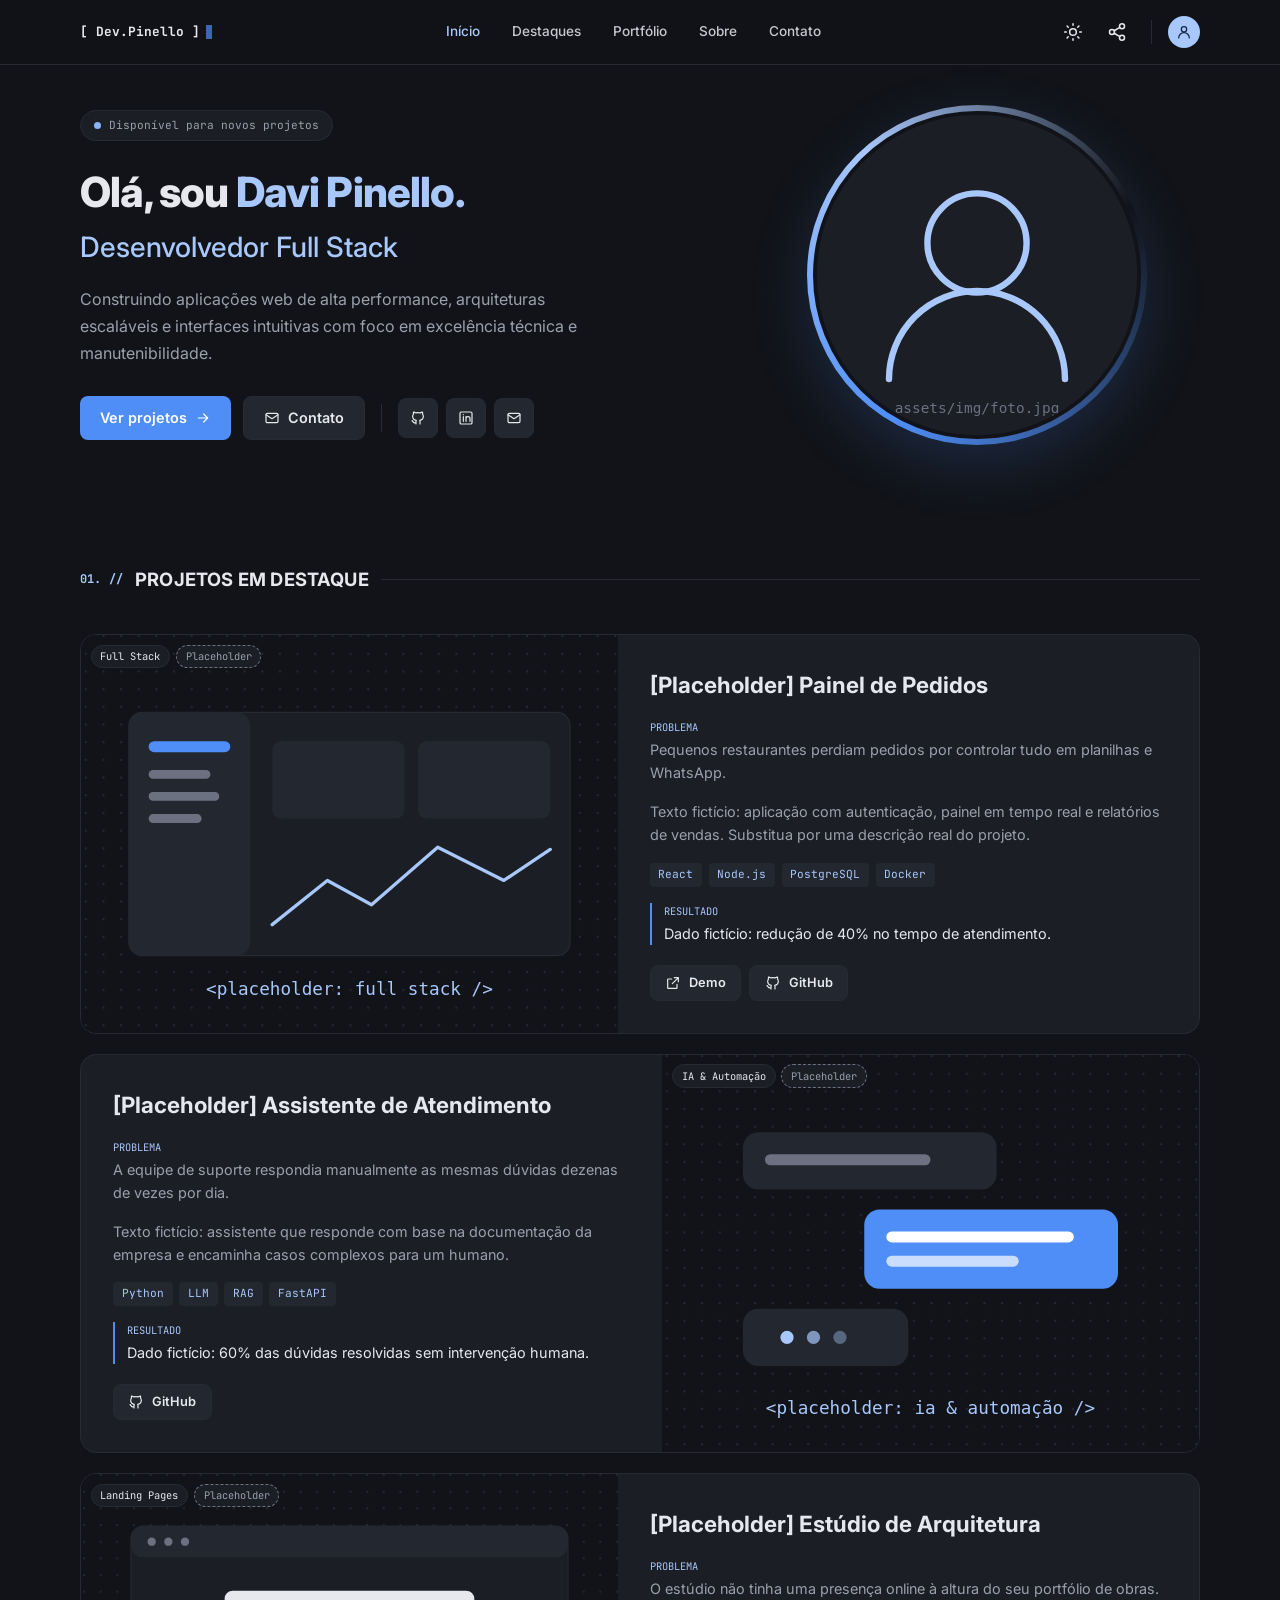
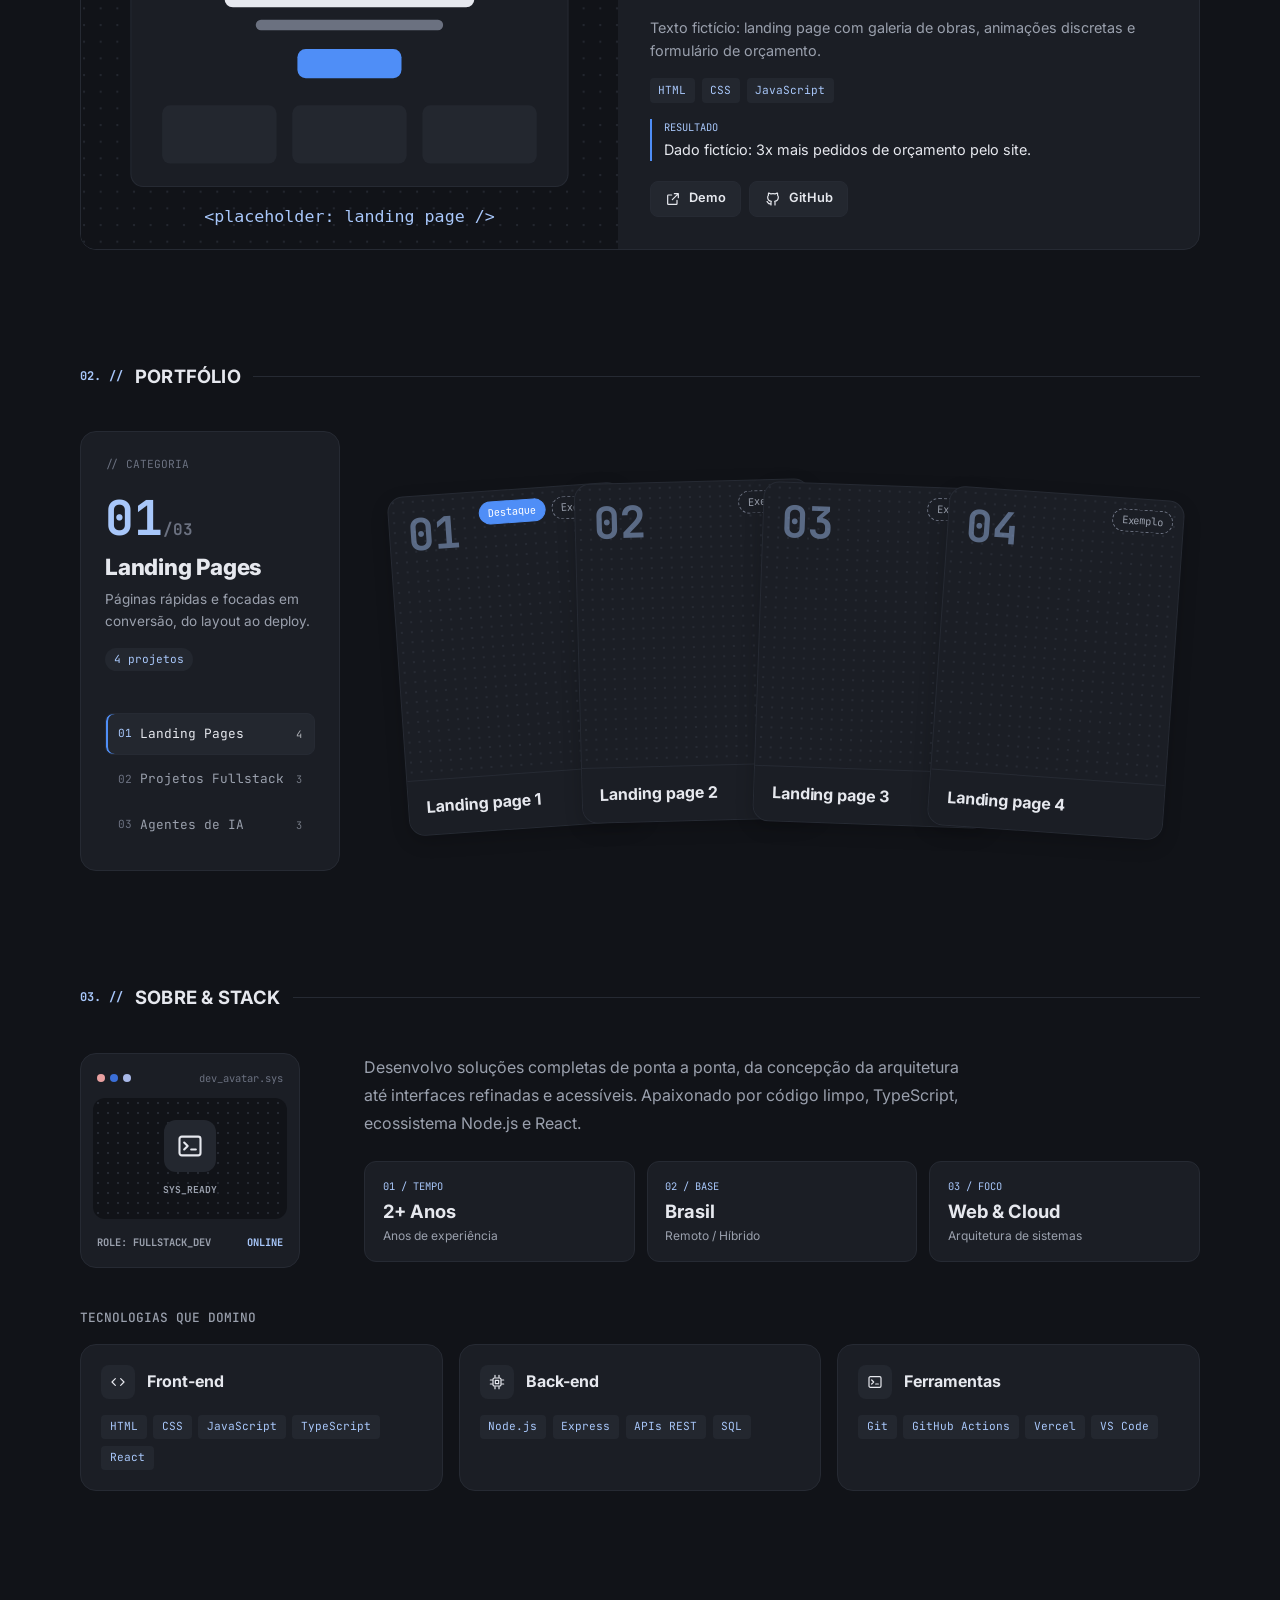
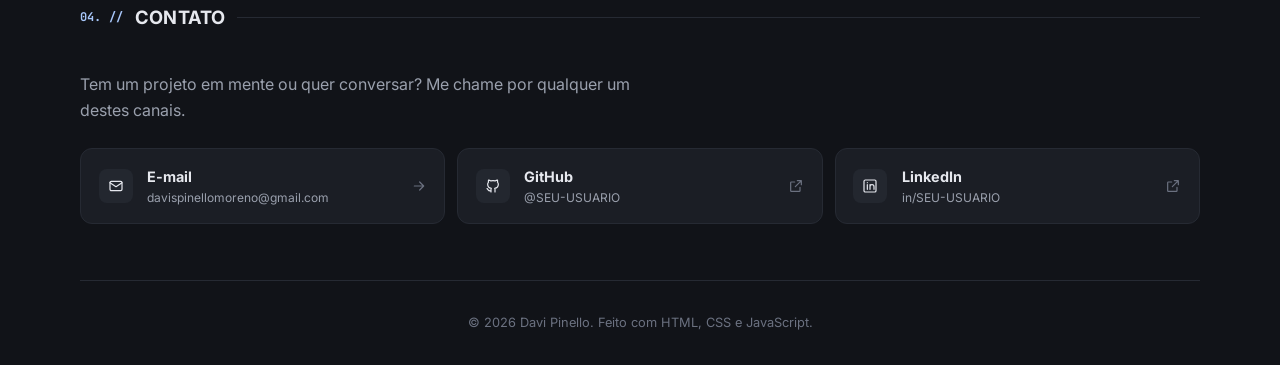
==== commit 4e06c592: "Remoção da aba duplicada de projetos" ====
--- a/index.html
+++ b/index.html
@@ -58,7 +58,6 @@
       <ul class="nav__links">
         <li><a href="#inicio" data-section="inicio">Início</a></li>
         <li><a href="#destaques" data-section="destaques">Destaques</a></li>
-        <li><a href="#projetos" data-section="projetos">Projetos</a></li>
         <li><a href="#portfolio" data-section="portfolio">Portfólio</a></li>
         <li><a href="#sobre" data-section="sobre">Sobre</a></li>
         <li><a href="#contato" data-section="contato">Contato</a></li>
@@ -84,7 +83,6 @@
       <ul>
         <li><a href="#inicio">Início</a></li>
         <li><a href="#destaques">Destaques</a></li>
-        <li><a href="#projetos">Projetos</a></li>
         <li><a href="#portfolio">Portfólio</a></li>
         <li><a href="#sobre">Sobre</a></li>
         <li><a href="#contato">Contato</a></li>
@@ -114,7 +112,7 @@
         </p>
 
         <div class="hero__actions">
-          <a href="#projetos" class="btn btn--primary">
+          <a href="#portfolio" class="btn btn--primary">
             Ver projetos
             <svg class="icon icon--sm only-desktop"><use href="#i-arrow-right"/></svg>
             <svg class="icon icon--sm only-mobile"><use href="#i-arrow-down"/></svg>
@@ -155,19 +153,9 @@
       <div class="featured"></div>
     </section>
 
-    <!-- ================= TODOS OS PROJETOS ================= -->
-    <section class="section container" id="projetos">
-      <h2 class="section__title"><span class="section__index">02. //</span> Todos os projetos</h2>
-      <div class="filters" role="group" aria-label="Filtrar projetos por categoria"></div>
-      <p class="projects__status sr-only" role="status"></p>
-      <div class="project-groups">
-        <noscript><p class="projects-grid__status">Ative o JavaScript para ver os projetos.</p></noscript>
-      </div>
-    </section>
-
     <!-- ================= PORTFÓLIO (abas + cartas sobrepostas + modal) ================= -->
     <section class="section container" id="portfolio">
-      <h2 class="section__title"><span class="section__index">03. //</span> Portfólio</h2>
+      <h2 class="section__title"><span class="section__index">02. //</span> Portfólio</h2>
       <div class="portfolio">
         <div class="pf-panel">
           <div class="pf-panel__info"></div>
@@ -183,7 +171,7 @@
 
     <!-- ================= SOBRE / STACK ================= -->
     <section class="section container" id="sobre">
-      <h2 class="section__title"><span class="section__index">04. //</span> Sobre &amp; Stack</h2>
+      <h2 class="section__title"><span class="section__index">03. //</span> Sobre &amp; Stack</h2>
 
       <div class="about">
         <!-- Card "terminal" (desktop) / avatar circular (mobile) -->
@@ -283,7 +271,7 @@
 
     <!-- ================= CONTATO ================= -->
     <section class="section container" id="contato">
-      <h2 class="section__title"><span class="section__index">05. //</span> Contato</h2>
+      <h2 class="section__title"><span class="section__index">04. //</span> Contato</h2>
       <p class="contact__intro">Tem um projeto em mente ou quer conversar? Me chame por qualquer um destes canais.</p>
 
       <ul class="contact">
@@ -320,7 +308,6 @@
   <nav class="tabbar" aria-label="Navegação rápida">
     <a href="#inicio" data-section="inicio"><svg class="icon"><use href="#i-home"/></svg>Início</a>
     <a href="#destaques" data-section="destaques"><svg class="icon"><use href="#i-cpu"/></svg>Destaques</a>
-    <a href="#projetos" data-section="projetos"><svg class="icon"><use href="#i-box"/></svg>Projetos</a>
     <a href="#portfolio" data-section="portfolio"><svg class="icon"><use href="#i-file"/></svg>Portfólio</a>
     <a href="#sobre" data-section="sobre"><svg class="icon"><use href="#i-terminal"/></svg>Sobre</a>
     <a href="#contato" data-section="contato"><svg class="icon"><use href="#i-mail"/></svg>Contato</a>
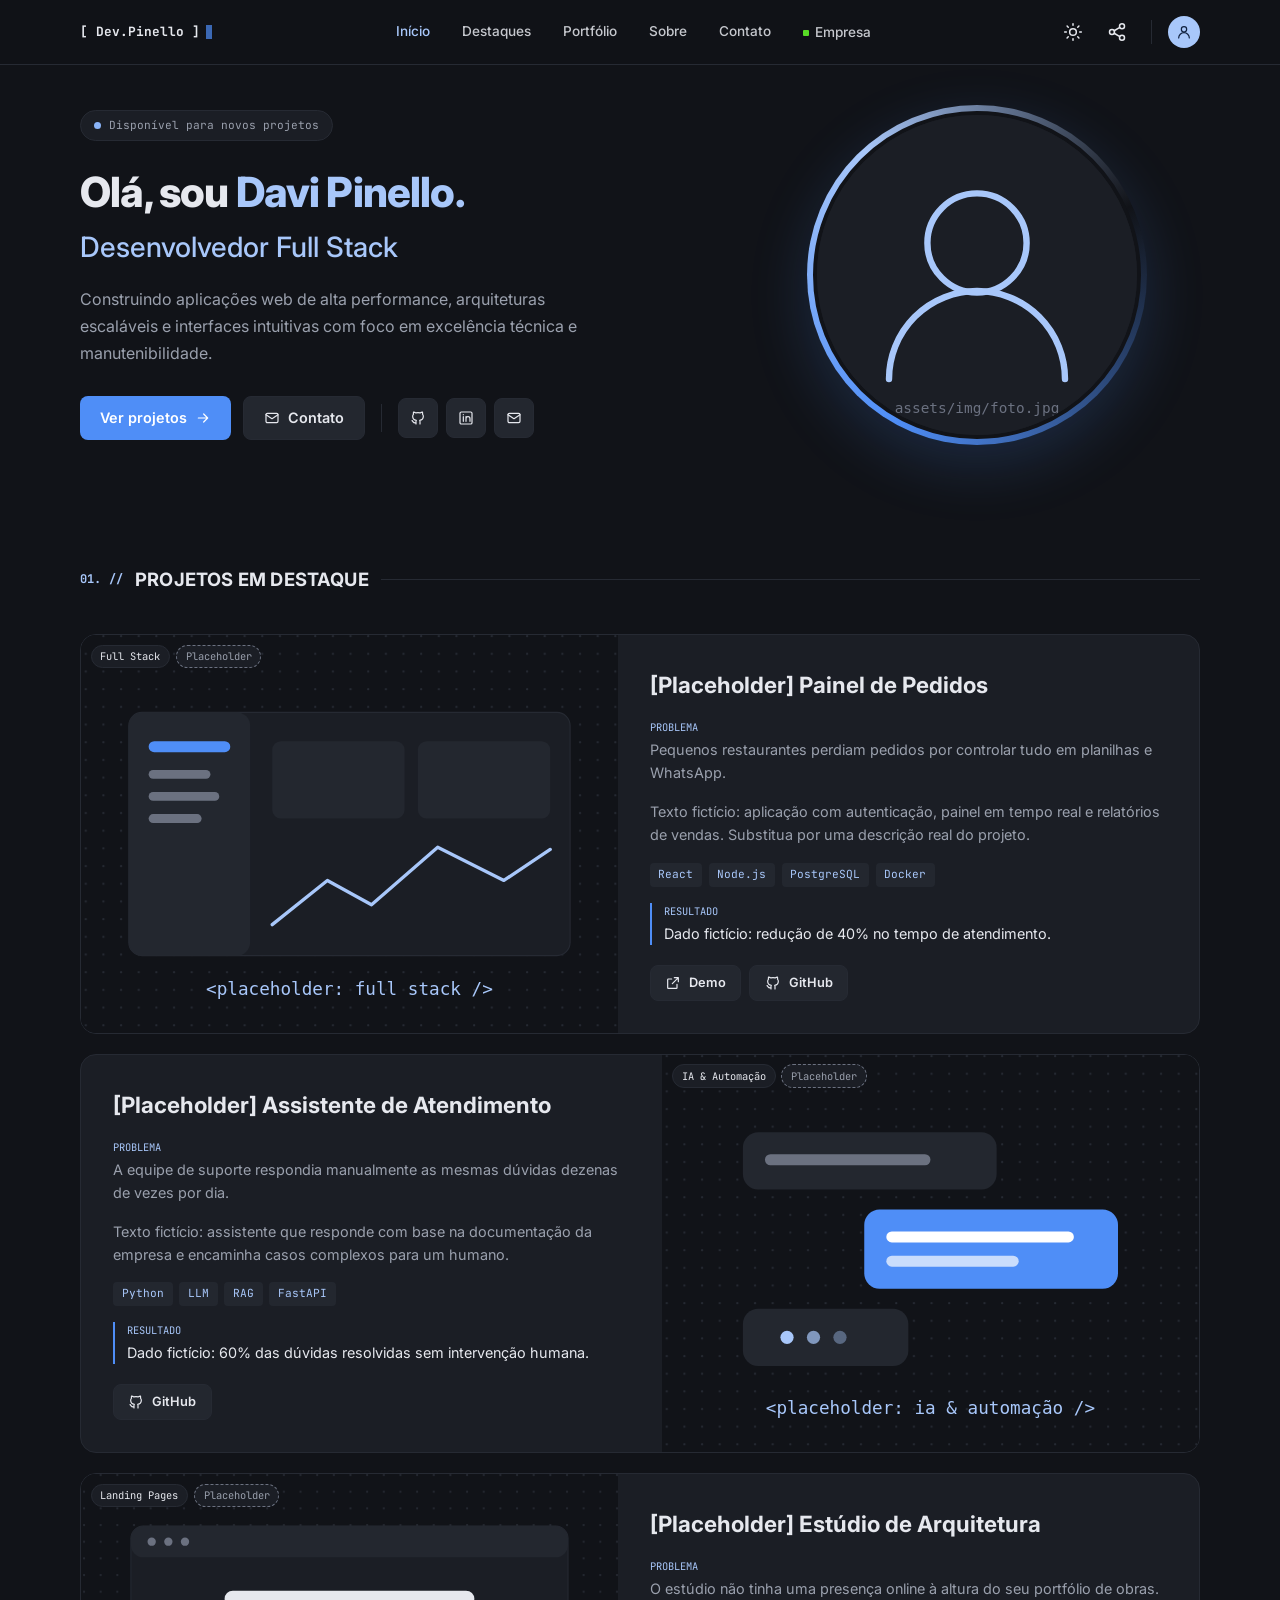
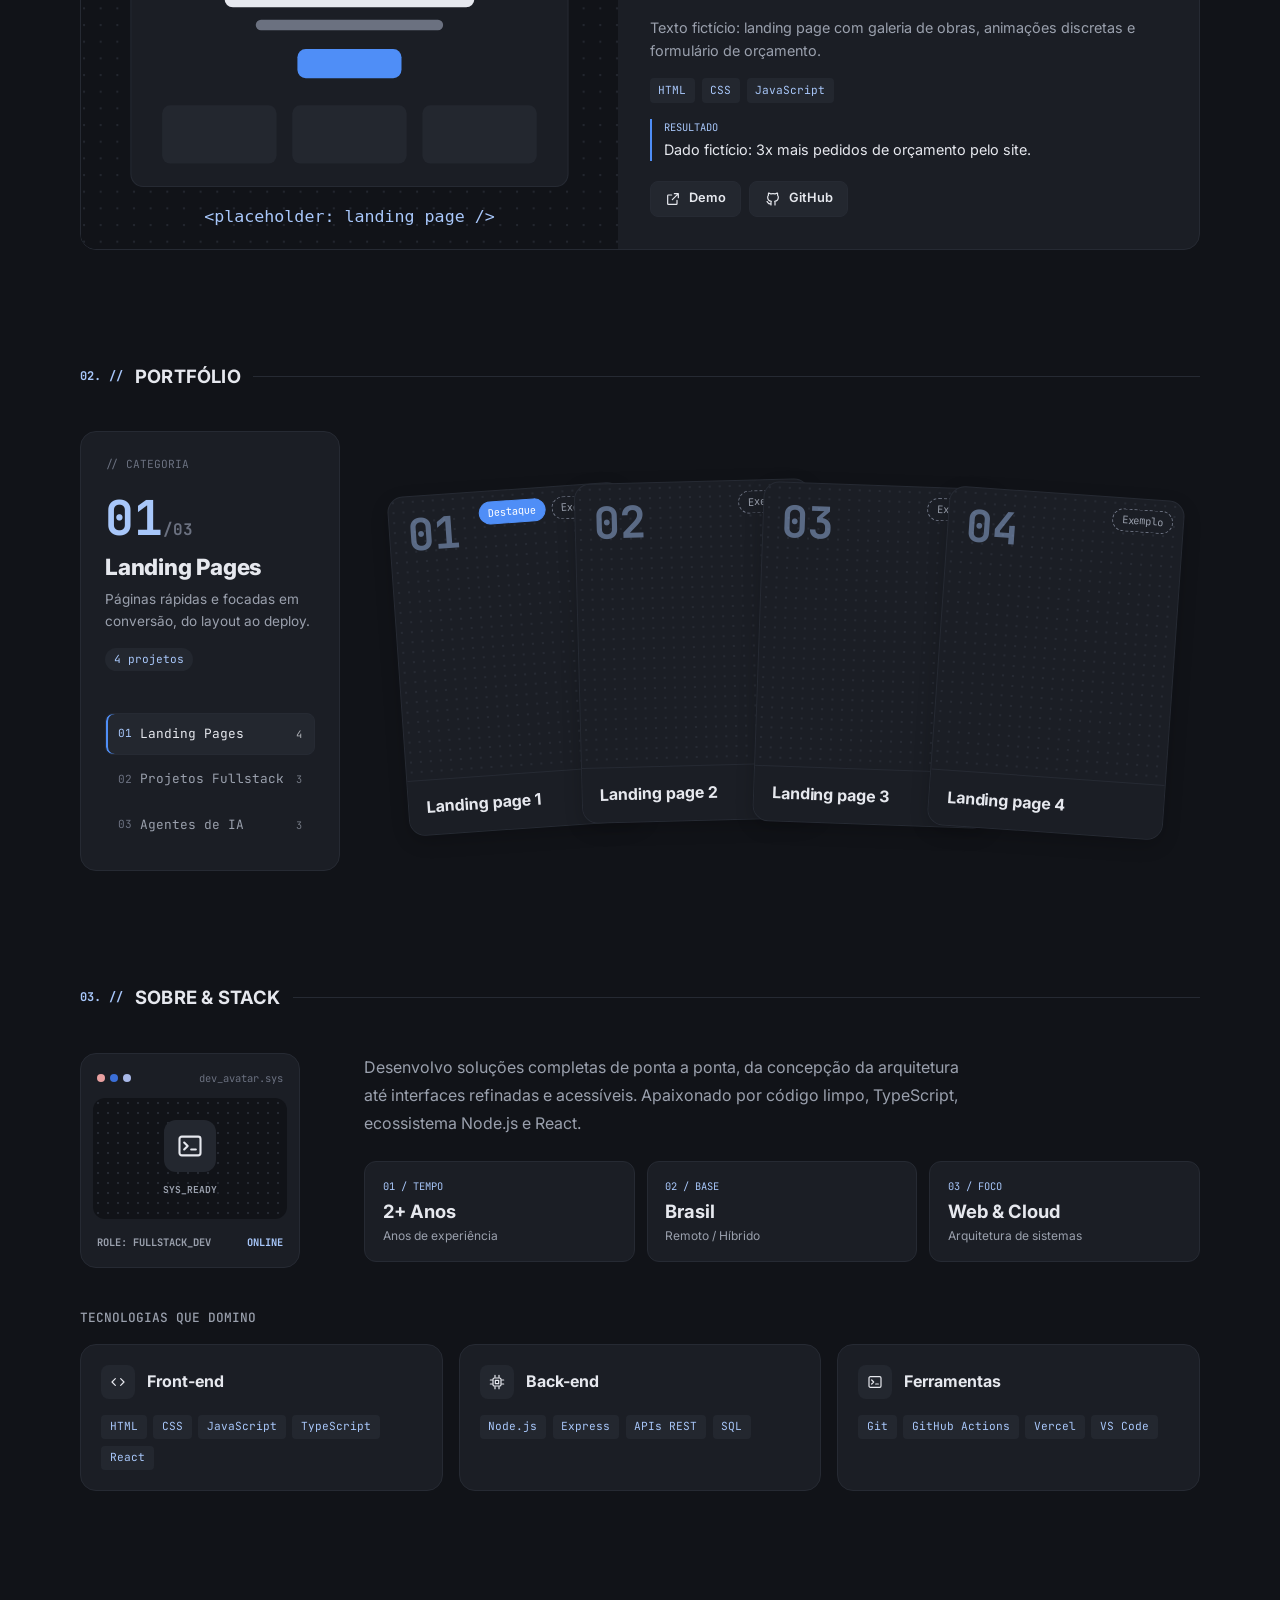
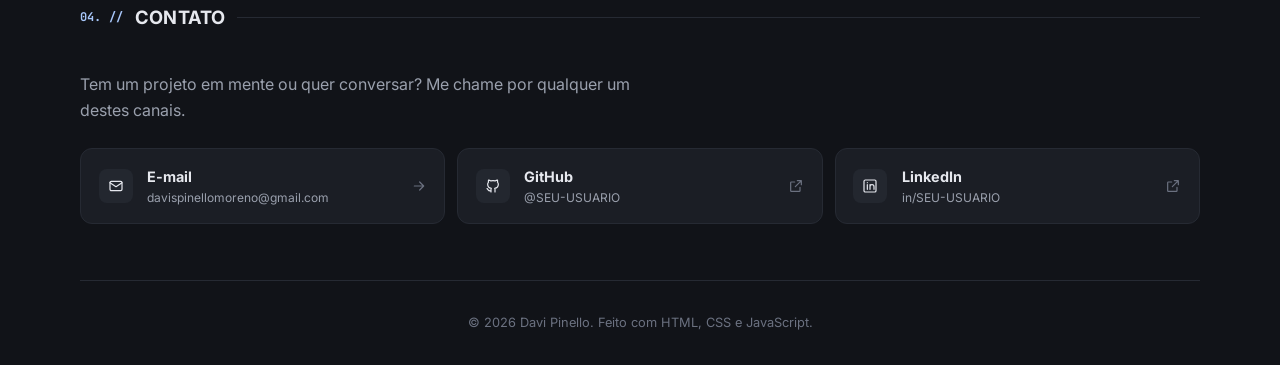
==== commit 0b5df88e: "Nova Aba no portfolio" ====
--- a/index.html
+++ b/index.html
@@ -42,6 +42,7 @@
       <symbol id="i-sun" viewBox="0 0 24 24"><circle cx="12" cy="12" r="4"/><path d="M12 2v2M12 20v2M4.9 4.9l1.4 1.4M17.7 17.7l1.4 1.4M2 12h2M20 12h2M4.9 19.1l1.4-1.4M17.7 6.3l1.4-1.4"/></symbol>
       <symbol id="i-github" viewBox="0 0 24 24"><path d="M9 19c-4.3 1.4-4.3-2.5-6-3m12 5v-3.5c0-1 .1-1.4-.5-2 2.8-.3 5.5-1.4 5.5-6a4.6 4.6 0 0 0-1.3-3.2 4.2 4.2 0 0 0-.1-3.2s-1.1-.3-3.5 1.3a12 12 0 0 0-6.2 0C6.5 2.8 5.4 3.1 5.4 3.1a4.2 4.2 0 0 0-.1 3.2A4.6 4.6 0 0 0 4 9.5c0 4.6 2.7 5.7 5.5 6-.6.6-.6 1.2-.5 2V21"/></symbol>
       <symbol id="i-linkedin" viewBox="0 0 24 24"><rect x="3" y="3" width="18" height="18" rx="2"/><path d="M8 10v7M8 7v.01M12 17v-7M12 13a3 3 0 0 1 6 0v4"/></symbol>
+      <symbol id="i-building" viewBox="0 0 24 24"><path d="M4 21V5a2 2 0 0 1 2-2h8a2 2 0 0 1 2 2v16M16 9h2a2 2 0 0 1 2 2v10M3 21h18M8 7h4M8 11h4M8 15h4"/></symbol>
       <symbol id="i-external" viewBox="0 0 24 24"><path d="M14 4h6v6M20 4l-9 9M18 14v5a1 1 0 0 1-1 1H5a1 1 0 0 1-1-1V7a1 1 0 0 1 1-1h5"/></symbol>
     </defs>
   </svg>
@@ -61,6 +62,7 @@
         <li><a href="#portfolio" data-section="portfolio">Portfólio</a></li>
         <li><a href="#sobre" data-section="sobre">Sobre</a></li>
         <li><a href="#contato" data-section="contato">Contato</a></li>
+        <li><a href="empresa.html" class="nav__link--brand">Empresa</a></li>
       </ul>
 
       <div class="nav__actions">
@@ -86,6 +88,7 @@
         <li><a href="#portfolio">Portfólio</a></li>
         <li><a href="#sobre">Sobre</a></li>
         <li><a href="#contato">Contato</a></li>
+        <li><a href="empresa.html">Empresa · Evertechgg</a></li>
       </ul>
       <div class="mobile-menu__actions">
         <button class="btn btn--secondary theme-toggle">
@@ -311,6 +314,7 @@
     <a href="#portfolio" data-section="portfolio"><svg class="icon"><use href="#i-file"/></svg>Portfólio</a>
     <a href="#sobre" data-section="sobre"><svg class="icon"><use href="#i-terminal"/></svg>Sobre</a>
     <a href="#contato" data-section="contato"><svg class="icon"><use href="#i-mail"/></svg>Contato</a>
+    <a href="empresa.html"><svg class="icon"><use href="#i-building"/></svg>Empresa</a>
   </nav>
 
   <div class="toast" role="status" aria-live="polite"></div>
--- a/assets/css/style.css
+++ b/assets/css/style.css
@@ -178,6 +178,21 @@
 .nav__links a.is-active {
   color: var(--color-accent);
   opacity: 1;
+}
+
+/* Link para a página da empresa (Evertechgg) com um marcador verde da marca */
+.nav__link--brand {
+  display: inline-flex;
+  align-items: center;
+  gap: 0.4rem;
+}
+
+.nav__link--brand::before {
+  content: "";
+  width: 6px;
+  height: 6px;
+  border-radius: 1px;
+  background: #66ff2a;
 }
 
 .nav__actions {
